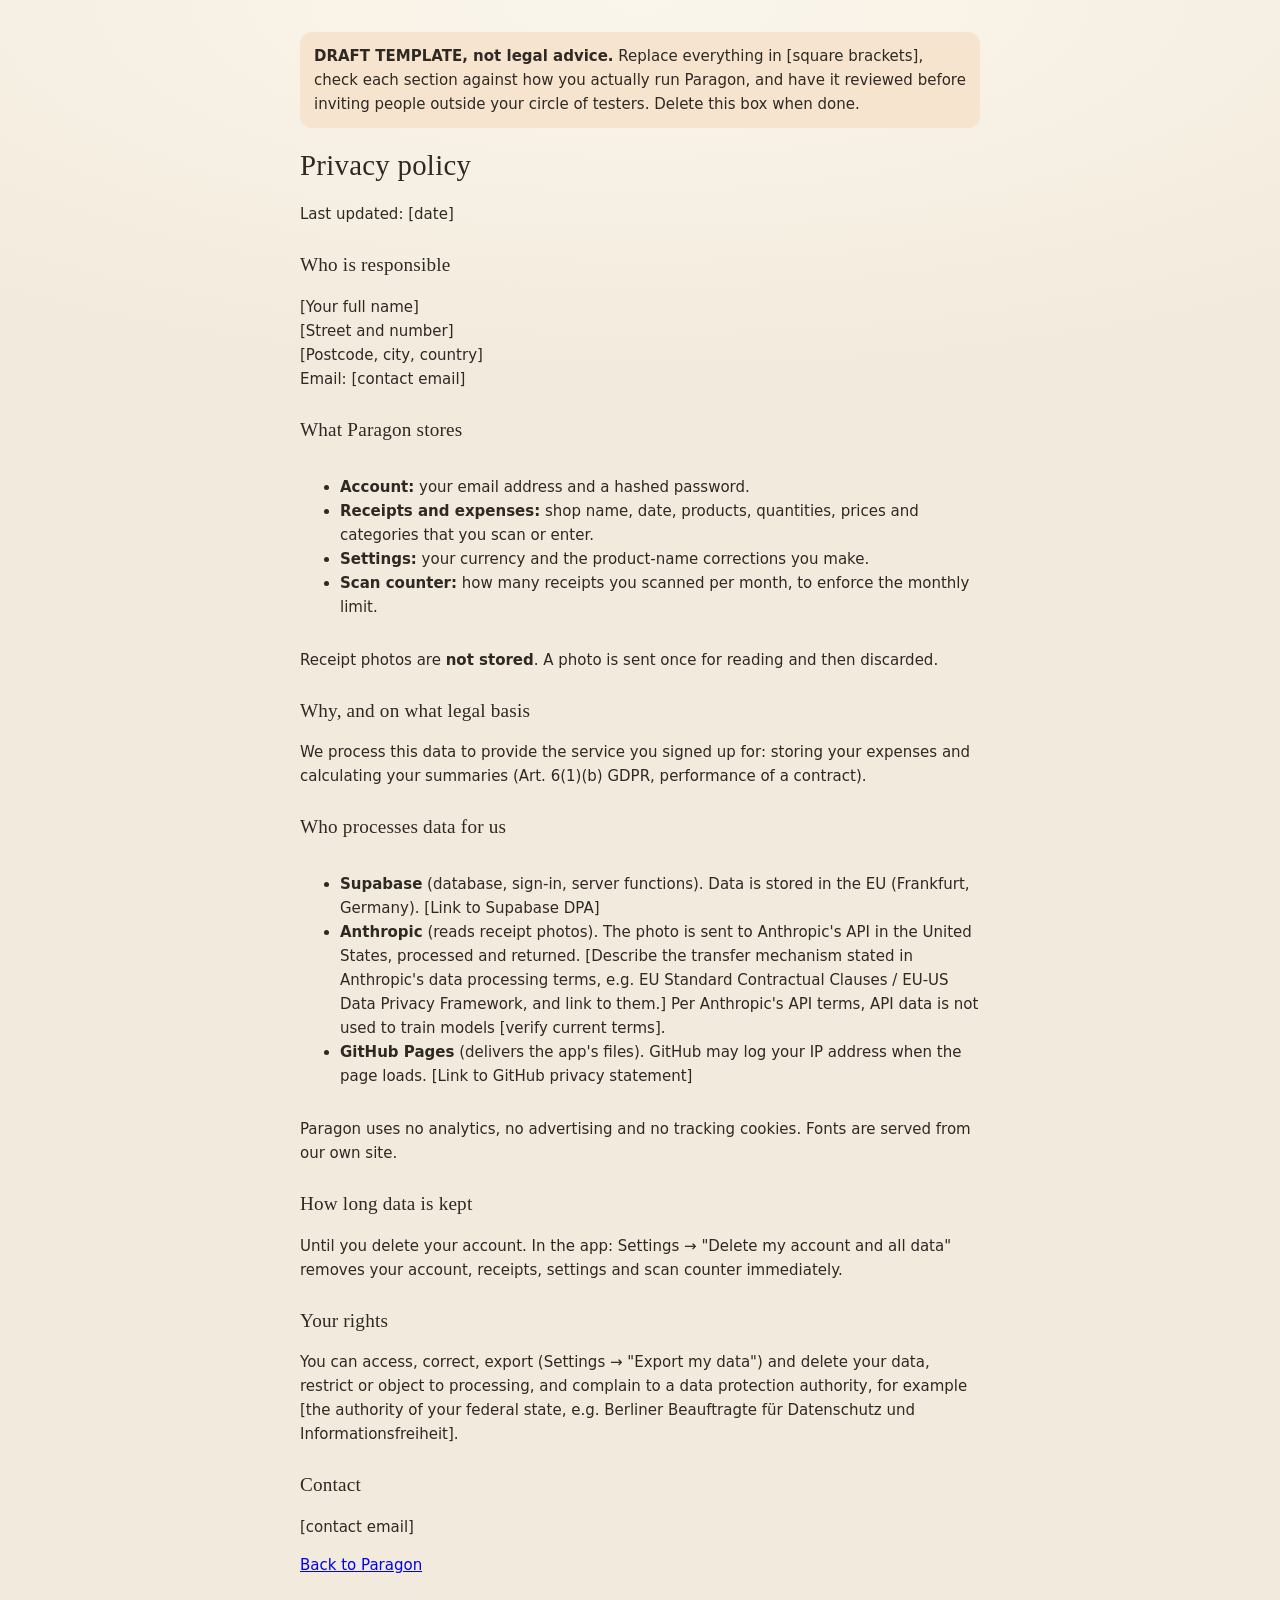
==== privacy.html @ b4ccc077 "Add files via upload" ====
<!doctype html>
<html lang="en">
<head>
<meta charset="utf-8">
<meta name="viewport" content="width=device-width, initial-scale=1">
<title>Paragon · Privacy policy</title>
<link rel="stylesheet" href="styles.css">
<style>
  .doc{max-width:680px; margin:0 auto; padding-block:32px 60px; display:flex; flex-direction:column; gap:14px; line-height:1.6}
  .doc h1{font-size:1.8rem} .doc h2{font-size:1.2rem; margin-top:10px}
  .doc p,.doc li{margin:0}
  .todo{background:var(--warn-bg); border-radius:12px; padding:12px 14px}
</style>
</head>
<body>
<main class="doc">
  <div class="todo"><b>DRAFT TEMPLATE, not legal advice.</b> Replace everything in [square brackets], check each section against how you actually run Paragon, and have it reviewed before inviting people outside your circle of testers. Delete this box when done.</div>

  <h1>Privacy policy</h1>
  <p>Last updated: [date]</p>

  <h2>Who is responsible</h2>
  <p>[Your full name]<br>[Street and number]<br>[Postcode, city, country]<br>Email: [contact email]</p>

  <h2>What Paragon stores</h2>
  <ul>
    <li><b>Account:</b> your email address and a hashed password.</li>
    <li><b>Receipts and expenses:</b> shop name, date, products, quantities, prices and categories that you scan or enter.</li>
    <li><b>Settings:</b> your currency and the product-name corrections you make.</li>
    <li><b>Scan counter:</b> how many receipts you scanned per month, to enforce the monthly limit.</li>
  </ul>
  <p>Receipt photos are <b>not stored</b>. A photo is sent once for reading and then discarded.</p>

  <h2>Why, and on what legal basis</h2>
  <p>We process this data to provide the service you signed up for: storing your expenses and calculating your summaries (Art. 6(1)(b) GDPR, performance of a contract).</p>

  <h2>Who processes data for us</h2>
  <ul>
    <li><b>Supabase</b> (database, sign-in, server functions). Data is stored in the EU (Frankfurt, Germany). [Link to Supabase DPA]</li>
    <li><b>Anthropic</b> (reads receipt photos). The photo is sent to Anthropic's API in the United States, processed and returned. [Describe the transfer mechanism stated in Anthropic's data processing terms, e.g. EU Standard Contractual Clauses / EU-US Data Privacy Framework, and link to them.] Per Anthropic's API terms, API data is not used to train models [verify current terms].</li>
    <li><b>GitHub Pages</b> (delivers the app's files). GitHub may log your IP address when the page loads. [Link to GitHub privacy statement]</li>
  </ul>
  <p>Paragon uses no analytics, no advertising and no tracking cookies. Fonts are served from our own site.</p>

  <h2>How long data is kept</h2>
  <p>Until you delete your account. In the app: Settings → "Delete my account and all data" removes your account, receipts, settings and scan counter immediately.</p>

  <h2>Your rights</h2>
  <p>You can access, correct, export (Settings → "Export my data") and delete your data, restrict or object to processing, and complain to a data protection authority, for example [the authority of your federal state, e.g. Berliner Beauftragte für Datenschutz und Informationsfreiheit].</p>

  <h2>Contact</h2>
  <p>[contact email]</p>

  <p><a href="./">Back to Paragon</a></p>
</main>
</body>
</html>
---- styles.css ----
*{box-sizing:border-box} [hidden]{display:none!important} body{margin:0} img{max-width:100%}
/* Layout: one phone-width column on parchment, serif headings like the mockups, bottom tab bar with a central scan button. */
/* Fonts are self-hosted (no requests to Google: GDPR). Licence: SIL OFL, see fonts/. */
@font-face{font-family:"Playfair Display";font-style:normal;font-weight:400;font-display:swap;src:url("fonts/playfair-display-latin-400-normal.woff2") format("woff2");unicode-range:U+0000-00FF,U+0131,U+0152-0153,U+02BB-02BC,U+02C6,U+02DA,U+02DC,U+0304,U+0308,U+0329,U+2000-206F,U+20AC,U+2122,U+2191,U+2193,U+2212,U+2215,U+FEFF,U+FFFD}
@font-face{font-family:"Playfair Display";font-style:normal;font-weight:400;font-display:swap;src:url("fonts/playfair-display-latin-ext-400-normal.woff2") format("woff2");unicode-range:U+0100-02BA,U+02BD-02C5,U+02C7-02CC,U+02CE-02D7,U+02DD-02FF,U+0304,U+0308,U+0329,U+1D00-1DBF,U+1E00-1E9F,U+1EF2-1EFF,U+2020,U+20A0-20AB,U+20AD-20C0,U+2113,U+2C60-2C7F,U+A720-A7FF}
@font-face{font-family:"Playfair Display";font-style:normal;font-weight:500;font-display:swap;src:url("fonts/playfair-display-latin-500-normal.woff2") format("woff2");unicode-range:U+0000-00FF,U+0131,U+0152-0153,U+02BB-02BC,U+02C6,U+02DA,U+02DC,U+0304,U+0308,U+0329,U+2000-206F,U+20AC,U+2122,U+2191,U+2193,U+2212,U+2215,U+FEFF,U+FFFD}
@font-face{font-family:"Playfair Display";font-style:normal;font-weight:500;font-display:swap;src:url("fonts/playfair-display-latin-ext-500-normal.woff2") format("woff2");unicode-range:U+0100-02BA,U+02BD-02C5,U+02C7-02CC,U+02CE-02D7,U+02DD-02FF,U+0304,U+0308,U+0329,U+1D00-1DBF,U+1E00-1E9F,U+1EF2-1EFF,U+2020,U+20A0-20AB,U+20AD-20C0,U+2113,U+2C60-2C7F,U+A720-A7FF}
@font-face{font-family:"Playfair Display";font-style:italic;font-weight:400;font-display:swap;src:url("fonts/playfair-display-latin-400-italic.woff2") format("woff2");unicode-range:U+0000-00FF,U+0131,U+0152-0153,U+02BB-02BC,U+02C6,U+02DA,U+02DC,U+0304,U+0308,U+0329,U+2000-206F,U+20AC,U+2122,U+2191,U+2193,U+2212,U+2215,U+FEFF,U+FFFD}
@font-face{font-family:"Playfair Display";font-style:italic;font-weight:400;font-display:swap;src:url("fonts/playfair-display-latin-ext-400-italic.woff2") format("woff2");unicode-range:U+0100-02BA,U+02BD-02C5,U+02C7-02CC,U+02CE-02D7,U+02DD-02FF,U+0304,U+0308,U+0329,U+1D00-1DBF,U+1E00-1E9F,U+1EF2-1EFF,U+2020,U+20A0-20AB,U+20AD-20C0,U+2113,U+2C60-2C7F,U+A720-A7FF}
@font-face{font-family:"Work Sans";font-style:normal;font-weight:400;font-display:swap;src:url("fonts/work-sans-latin-400-normal.woff2") format("woff2");unicode-range:U+0000-00FF,U+0131,U+0152-0153,U+02BB-02BC,U+02C6,U+02DA,U+02DC,U+0304,U+0308,U+0329,U+2000-206F,U+20AC,U+2122,U+2191,U+2193,U+2212,U+2215,U+FEFF,U+FFFD}
@font-face{font-family:"Work Sans";font-style:normal;font-weight:400;font-display:swap;src:url("fonts/work-sans-latin-ext-400-normal.woff2") format("woff2");unicode-range:U+0100-02BA,U+02BD-02C5,U+02C7-02CC,U+02CE-02D7,U+02DD-02FF,U+0304,U+0308,U+0329,U+1D00-1DBF,U+1E00-1E9F,U+1EF2-1EFF,U+2020,U+20A0-20AB,U+20AD-20C0,U+2113,U+2C60-2C7F,U+A720-A7FF}
@font-face{font-family:"Work Sans";font-style:normal;font-weight:500;font-display:swap;src:url("fonts/work-sans-latin-500-normal.woff2") format("woff2");unicode-range:U+0000-00FF,U+0131,U+0152-0153,U+02BB-02BC,U+02C6,U+02DA,U+02DC,U+0304,U+0308,U+0329,U+2000-206F,U+20AC,U+2122,U+2191,U+2193,U+2212,U+2215,U+FEFF,U+FFFD}
@font-face{font-family:"Work Sans";font-style:normal;font-weight:500;font-display:swap;src:url("fonts/work-sans-latin-ext-500-normal.woff2") format("woff2");unicode-range:U+0100-02BA,U+02BD-02C5,U+02C7-02CC,U+02CE-02D7,U+02DD-02FF,U+0304,U+0308,U+0329,U+1D00-1DBF,U+1E00-1E9F,U+1EF2-1EFF,U+2020,U+20A0-20AB,U+20AD-20C0,U+2113,U+2C60-2C7F,U+A720-A7FF}
@font-face{font-family:"Work Sans";font-style:normal;font-weight:600;font-display:swap;src:url("fonts/work-sans-latin-600-normal.woff2") format("woff2");unicode-range:U+0000-00FF,U+0131,U+0152-0153,U+02BB-02BC,U+02C6,U+02DA,U+02DC,U+0304,U+0308,U+0329,U+2000-206F,U+20AC,U+2122,U+2191,U+2193,U+2212,U+2215,U+FEFF,U+FFFD}
@font-face{font-family:"Work Sans";font-style:normal;font-weight:600;font-display:swap;src:url("fonts/work-sans-latin-ext-600-normal.woff2") format("woff2");unicode-range:U+0100-02BA,U+02BD-02C5,U+02C7-02CC,U+02CE-02D7,U+02DD-02FF,U+0304,U+0308,U+0329,U+1D00-1DBF,U+1E00-1E9F,U+1EF2-1EFF,U+2020,U+20A0-20AB,U+20AD-20C0,U+2113,U+2C60-2C7F,U+A720-A7FF}

:root{
  --bg:#f2eadc; --glow:#fbf6ec; --paper:#fbf7ef; --ink:#2f2924; --muted:#7a6f65; --line:#e3d7c4;
  --taupe:#857a70; --taupe-ink:#faf5ec; --slate:#9fb3bb; --mint:#cdeae7; --mint-ink:#2c4a47;
  --up:#a5533c; --down:#3f7a66; --warn-bg:#f6e4cf;
  --display:"Playfair Display", Georgia, "Times New Roman", serif;
  --body:"Work Sans", system-ui, -apple-system, "Segoe UI", sans-serif;
}
@media (prefers-color-scheme: dark){ :root:not([data-theme="light"]){
  --bg:#1e1a17; --glow:#2a241f; --paper:#28231f; --ink:#efe6d8; --muted:#a99d90; --line:#3a332d;
  --taupe:#a59889; --taupe-ink:#1e1a17; --slate:#8aa2ab; --mint:#2c4644; --mint-ink:#cdeae7;
  --up:#e2906f; --down:#8cc6b1; --warn-bg:#3d2f22; color-scheme:dark } }
:root[data-theme="dark"]{
  --bg:#1e1a17; --glow:#2a241f; --paper:#28231f; --ink:#efe6d8; --muted:#a99d90; --line:#3a332d;
  --taupe:#a59889; --taupe-ink:#1e1a17; --slate:#8aa2ab; --mint:#2c4644; --mint-ink:#cdeae7;
  --up:#e2906f; --down:#8cc6b1; --warn-bg:#3d2f22; color-scheme:dark }

*{box-sizing:border-box}
html,body{min-height:100%}
body{background:radial-gradient(120% 60% at 50% 0%, var(--glow), transparent 70%) var(--bg); background-attachment:fixed; color:var(--ink); font-family:var(--body); font-size:15px; line-height:1.45;
  padding-left:max(16px, env(safe-area-inset-left,0px)); padding-right:max(16px, env(safe-area-inset-right,0px)); padding-block:0}
.app{max-width:520px; margin:0 auto; padding-block:14px 120px; display:flex; flex-direction:column; gap:18px}
h1,h2,h3{font-family:var(--display); font-weight:500; margin:0; text-wrap:balance; letter-spacing:.01em}
h1{font-size:1.55rem} h2{font-size:1.25rem} h3{font-size:1.05rem}
.num{font-variant-numeric:tabular-nums}
.muted{color:var(--muted)}
.small{font-size:.82rem}
.label{font-size:.7rem; text-transform:uppercase; letter-spacing:.1em; color:var(--muted); font-weight:500}
button{font:inherit; color:inherit; cursor:pointer}
button:focus-visible,input:focus-visible,select:focus-visible,a:focus-visible{outline:2px solid var(--slate); outline-offset:2px}

.top{display:flex; align-items:center; justify-content:space-between; gap:12px}
.brand{display:flex; align-items:center; gap:10px}
.brand svg{width:34px; height:34px; flex:none}
.brand b{font-family:var(--display); font-size:1.3rem; font-weight:500}
.icon-btn{background:none; border:0; padding:8px; border-radius:50%; color:var(--muted); display:grid; place-items:center}
.icon-btn svg{width:22px; height:22px}

.banner{background:var(--mint); color:var(--mint-ink); border-radius:14px; padding:10px 14px; font-size:.85rem; display:flex; gap:10px; align-items:flex-start}
.banner b{font-weight:600}

.monthbar{display:flex; align-items:center; justify-content:center; gap:6px}
.monthbar .m{font-family:var(--display); font-size:1.1rem; min-width:9.5em; text-align:center}
.chev{background:none; border:0; width:36px; height:36px; border-radius:50%; color:var(--muted); font-size:1.3rem}
.chev:disabled{opacity:.3; cursor:default}

.hero{text-align:center; display:flex; flex-direction:column; gap:4px; padding-block:4px}
.hero .big{font-family:var(--display); font-size:2.6rem; line-height:1.1}
.pill{display:inline-flex; align-items:center; gap:6px; align-self:center; padding:4px 12px; border-radius:999px; font-size:.82rem; background:var(--paper); border:1px solid var(--line)}
.pill.up{color:var(--up)} .pill.down{color:var(--down)}

.stats{display:grid; grid-template-columns:repeat(3,1fr); gap:8px}
.stat{background:var(--paper); border:1px solid var(--line); border-radius:14px; padding:10px 12px; display:flex; flex-direction:column; gap:2px; min-width:0}
.stat .v{font-family:var(--display); font-size:1.15rem; white-space:nowrap; overflow:hidden; text-overflow:ellipsis}

.section{display:flex; flex-direction:column; gap:10px}
.section-head{display:flex; justify-content:space-between; align-items:baseline; gap:10px}
.linkbtn{background:none; border:0; padding:0; color:var(--muted); font-size:.85rem; text-decoration:underline; text-underline-offset:3px}

.chart{width:100%; height:auto; display:block}
.chart text{fill:var(--muted); font-family:var(--body); font-size:9px}
.chart .grid{stroke:var(--line); stroke-width:1}
.chart .bar{fill:var(--taupe); opacity:.45}
.chart .bar.sel{opacity:1}
.chart .avg{stroke:var(--slate); stroke-width:1.5; stroke-dasharray:4 3; fill:none}
.chart .line{stroke:var(--taupe); stroke-width:2; fill:none}
.chart .area{fill:var(--taupe); opacity:.12}
.chart .dot{fill:var(--taupe)}
.chart .base{stroke:var(--slate); stroke-width:1; stroke-dasharray:3 3}
.chart text.end{fill:var(--ink); font-size:10px; font-weight:600}

.ledger{border-top:1.5px solid var(--ink)}
.row{display:grid; grid-template-columns:20px 1fr auto; align-items:center; gap:10px; padding:12px 2px; border-bottom:1px solid var(--line); background:none; border-left:0; border-right:0; border-top:0; width:100%; text-align:left}
.row .name{font-family:var(--display); font-size:1.02rem; min-width:0; overflow:hidden; text-overflow:ellipsis; white-space:nowrap}
.row .amt{font-variant-numeric:tabular-nums; font-family:var(--display)}
.row .chev-r{color:var(--muted); transition:transform .15s}
.row[aria-expanded="true"] .chev-r{transform:rotate(90deg)}
.meter{grid-column:2 / 4; height:4px; border-radius:2px; background:var(--line); overflow:hidden}
.meter i{display:block; height:100%; background:var(--taupe)}
.sub{padding:4px 0 10px 32px; display:flex; flex-direction:column; gap:4px; border-bottom:1px solid var(--line)}
.sub div{display:flex; justify-content:space-between; gap:10px; font-size:.88rem}
.sub span:first-child{min-width:0; overflow:hidden; text-overflow:ellipsis; white-space:nowrap}

.card{background:var(--paper); border:1px solid var(--line); border-radius:16px; padding:14px}
.soon{display:flex; flex-direction:column; gap:6px; border-style:dashed}
.tag{display:inline-block; font-size:.68rem; letter-spacing:.08em; text-transform:uppercase; padding:2px 8px; border-radius:999px; background:var(--mint); color:var(--mint-ink); font-weight:600}
.tag.scan{background:var(--mint)} .tag.manual{background:var(--line); color:var(--ink)}

.prod{display:grid; grid-template-columns:1fr auto; gap:2px 12px; padding:12px 2px; border-bottom:1px solid var(--line); width:100%; background:none; border-left:0;border-right:0;border-top:0; text-align:left}
.prod .pn{font-family:var(--display); font-size:1.02rem; text-transform:capitalize; min-width:0}
.prod .pr{text-align:right; font-variant-numeric:tabular-nums}
.prod .meta{font-size:.8rem; color:var(--muted); min-width:0}
.chg{font-size:.8rem; font-variant-numeric:tabular-nums}
.chg.up{color:var(--up)} .chg.down{color:var(--down)} .chg.flat{color:var(--muted)}
.search{width:100%; padding:10px 14px; border-radius:12px; border:1px solid var(--line); background:var(--paper); color:var(--ink); font:inherit}

.receipt{display:grid; grid-template-columns:1fr auto; gap:2px 12px; padding:12px 2px; border-bottom:1px solid var(--line); width:100%; background:none; border-left:0;border-right:0;border-top:0; text-align:left}
.receipt .st{font-family:var(--display); font-size:1.02rem}
.receipt .meta{font-size:.8rem; color:var(--muted); display:flex; gap:8px; align-items:center; flex-wrap:wrap}

.btn{border:0; border-radius:999px; padding:12px 20px; background:var(--taupe); color:var(--taupe-ink); font-family:var(--display); font-size:1.02rem; letter-spacing:.02em}
.btn.ghost{background:none; color:var(--ink); border:1px solid var(--line)}
.btn.danger{background:none; color:var(--up); border:1px solid var(--up)}
.btn.wide{width:100%}
.btn:disabled{opacity:.5; cursor:default}

/* bottom bar */
.tabs{position:fixed; left:0; right:0; bottom:0; z-index:20; background:var(--paper); border-top:1px solid var(--line);
  padding:6px max(10px, env(safe-area-inset-right,0px)) calc(6px + env(safe-area-inset-bottom,0px)) max(10px, env(safe-area-inset-left,0px))}
.tabs .inner{max-width:520px; margin:0 auto; display:grid; grid-template-columns:1fr 1fr 76px 1fr 1fr; align-items:end}
.tab{background:none; border:0; display:flex; flex-direction:column; align-items:center; gap:2px; padding:6px 0; color:var(--muted); font-size:.72rem}
.tab svg{width:22px; height:22px}
.tab[aria-current="page"]{color:var(--ink); font-weight:600}
.fab{justify-self:center; width:62px; height:62px; border-radius:50%; border:4px solid var(--paper); background:var(--ink); color:var(--paper); display:grid; place-items:center; margin-top:-26px; box-shadow:0 6px 18px rgba(40,30,20,.25)}
.fab svg{width:26px; height:26px}

/* sheet */
.scrim{position:fixed; inset:0; z-index:40; background:rgba(30,24,20,.45); display:flex; align-items:flex-end; justify-content:center}
.sheet{background:var(--bg); width:100%; max-width:560px; max-height:92%; overflow:auto; border-radius:22px 22px 0 0;
  padding:18px max(16px, env(safe-area-inset-right,0px)) calc(22px + env(safe-area-inset-bottom,0px)) max(16px, env(safe-area-inset-left,0px));
  display:flex; flex-direction:column; gap:14px}
.sheet-head{display:flex; justify-content:space-between; align-items:center; gap:10px}
.field{display:flex; flex-direction:column; gap:4px; min-width:0}
.field input,.field select,.item input,.item select{font:inherit; color:var(--ink); background:var(--paper); border:1px solid var(--line); border-radius:10px; padding:9px 10px; width:100%; min-width:0}
.two{display:grid; grid-template-columns:1.4fr 1fr; gap:10px}
.items{display:flex; flex-direction:column; gap:8px}
.item{background:var(--paper); border:1px solid var(--line); border-radius:14px; padding:10px; display:grid; grid-template-columns:1fr 92px 32px; gap:8px; align-items:center}
.item .printed{grid-column:1 / 4; font-size:.75rem; color:var(--muted); font-family:ui-monospace, "SF Mono", Menlo, monospace; overflow:hidden; text-overflow:ellipsis; white-space:nowrap}
.item .line2{grid-column:1 / 4; display:grid; grid-template-columns:1.3fr .7fr .9fr; gap:8px}
.item input.price{text-align:right; font-variant-numeric:tabular-nums}
.x{background:none; border:0; color:var(--muted); font-size:1.2rem; width:32px; height:32px; border-radius:50%}
.totals{display:flex; justify-content:space-between; align-items:baseline; font-family:var(--display); font-size:1.15rem; padding-top:6px; border-top:1.5px solid var(--ink)}
.warn{background:var(--warn-bg); border-radius:12px; padding:10px 12px; font-size:.85rem}
.thumb{max-height:220px; width:auto; max-width:100%; align-self:center; border-radius:10px; border:1px solid var(--line)}
.actions{display:flex; gap:10px; flex-wrap:wrap}
.actions .btn{flex:1 1 auto}
.choice{display:flex; flex-direction:column; gap:10px}
.choice button{display:flex; gap:14px; align-items:center; text-align:left; background:var(--paper); border:1px solid var(--line); border-radius:16px; padding:14px}
.choice svg{width:28px; height:28px; flex:none; color:var(--taupe)}
.scanning{display:flex; flex-direction:column; align-items:center; gap:14px; padding-block:10px}
.progress{width:70%; height:14px; border-radius:999px; border:2px solid var(--ink); padding:2px; overflow:hidden}
.progress i{display:block; height:100%; width:40%; border-radius:999px; background:var(--ink); animation:slide 1.4s ease-in-out infinite alternate}
@keyframes slide{from{transform:translateX(-10%)} to{transform:translateX(160%)}}
@media (prefers-reduced-motion:reduce){ .progress i{animation:none; width:60%} }
table.mini{width:100%; border-collapse:collapse; font-size:.88rem}
table.mini td,table.mini th{padding:7px 4px; border-bottom:1px solid var(--line); text-align:left}
table.mini td:last-child,table.mini th:last-child{text-align:right; font-variant-numeric:tabular-nums}
table.mini th{font-weight:500; color:var(--muted); font-size:.75rem; text-transform:uppercase; letter-spacing:.06em}
.empty{text-align:center; padding:30px 10px; color:var(--muted)}
.toast{position:fixed; left:50%; transform:translateX(-50%); bottom:calc(96px + env(safe-area-inset-bottom,0px)); z-index:60; background:var(--ink); color:var(--paper); padding:10px 18px; border-radius:999px; font-size:.9rem}
@media (max-width:380px){ .stats{grid-template-columns:1fr 1fr} .hero .big{font-size:2.2rem} }

/* sign-in screen */
.auth{max-width:420px; margin:0 auto; padding-block:8vh 40px; display:flex; flex-direction:column; gap:18px}
.auth .brand{justify-content:center}
.auth .brand svg{width:54px; height:54px}
.auth .brand b{font-size:2rem}
.auth p.lead{text-align:center; color:var(--muted); margin:0}
.auth form{display:flex; flex-direction:column; gap:12px}
.auth .switch{display:flex; justify-content:space-between; gap:10px; flex-wrap:wrap}
.msg{border-radius:12px; padding:10px 12px; font-size:.88rem; background:var(--mint); color:var(--mint-ink)}
.msg.err{background:var(--warn-bg); color:var(--ink)}
.foot{text-align:center; font-size:.8rem; color:var(--muted)}
.foot a{color:inherit}
.settings-list{display:flex; flex-direction:column; gap:10px}
:root{color-scheme:light}
.app{padding-top:calc(14px + env(safe-area-inset-top,0px))}
.auth{padding-top:calc(8vh + env(safe-area-inset-top,0px))}
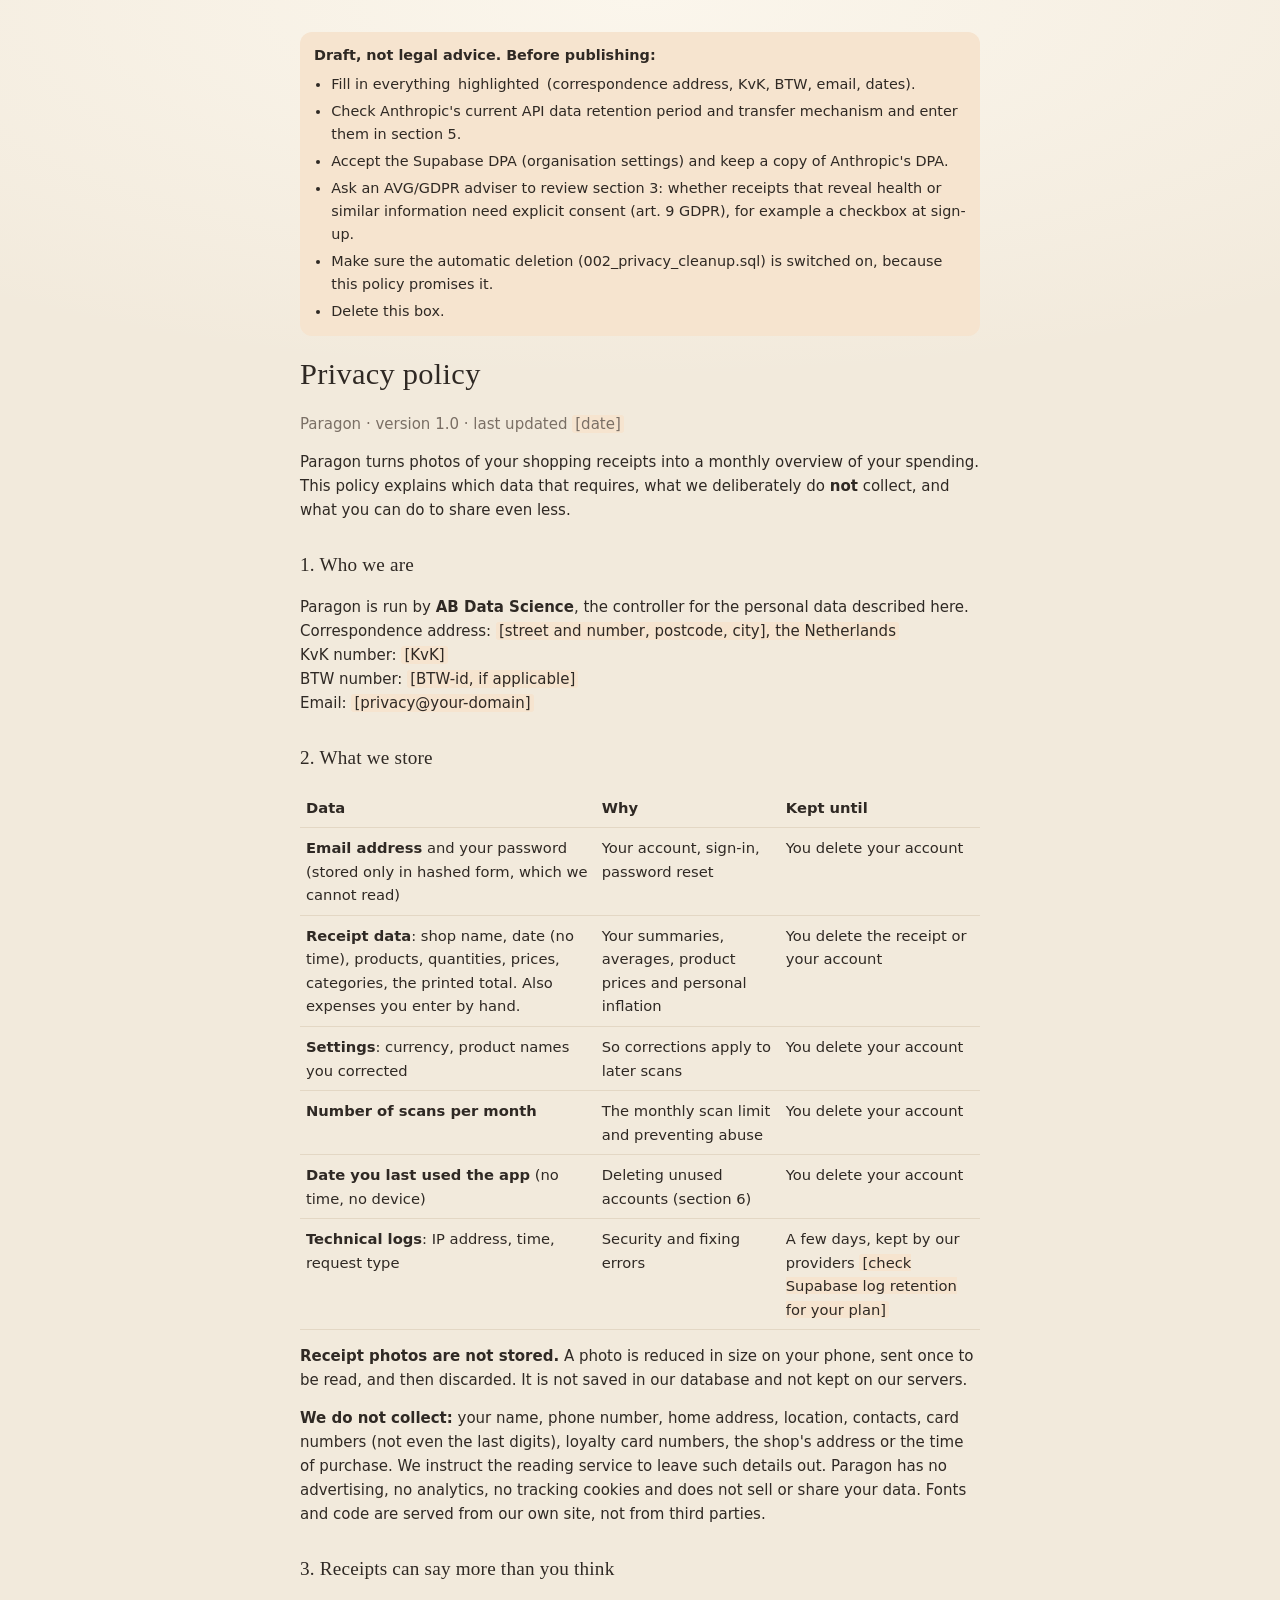
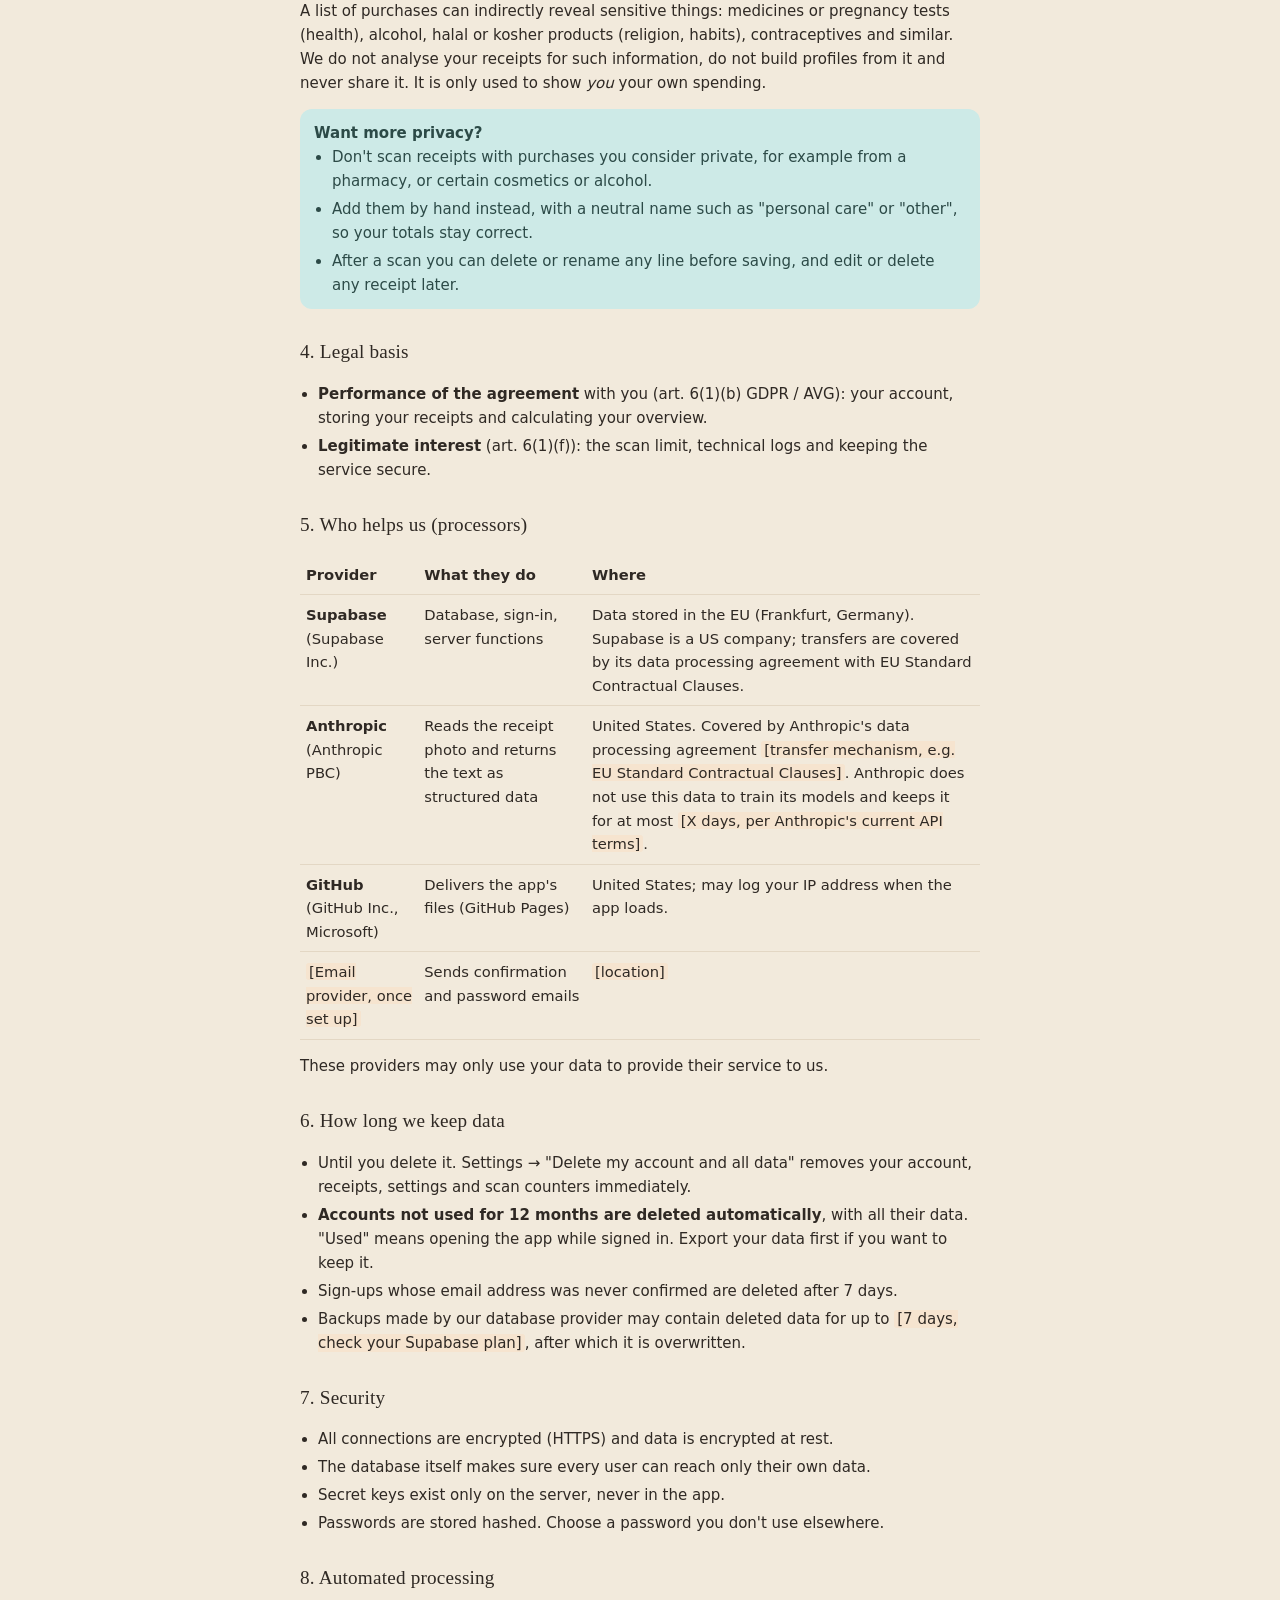
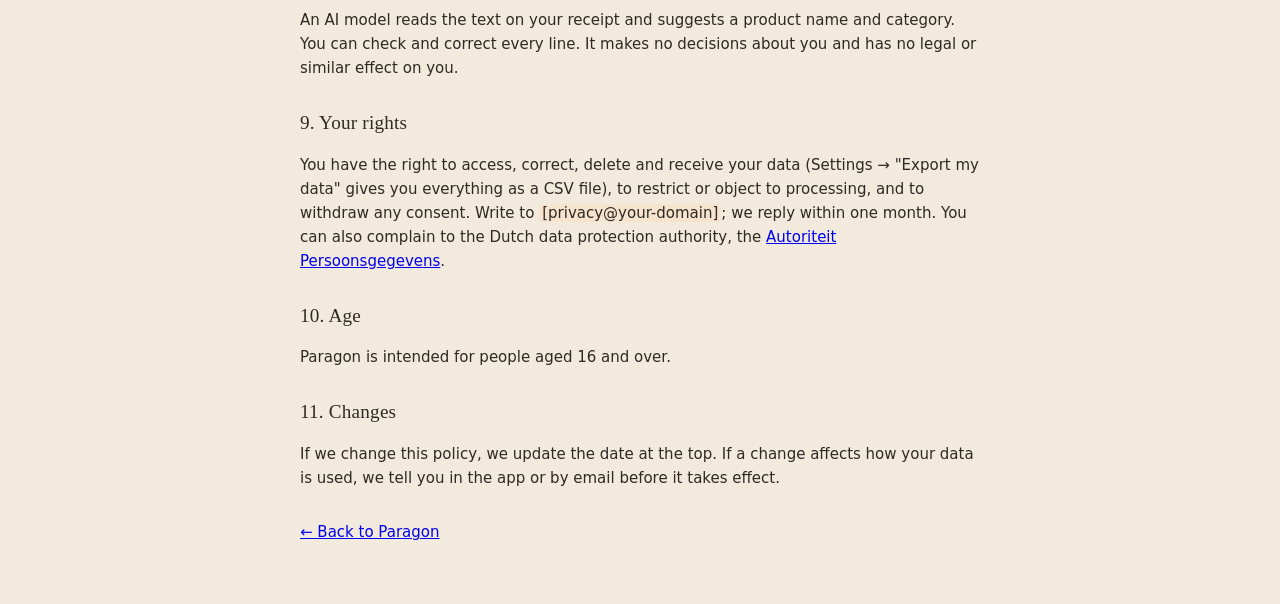
==== commit f859a193: "Revise privacy policy content and structure" ====
--- a/privacy.html
+++ b/privacy.html
@@ -4,54 +4,123 @@
 <meta charset="utf-8">
 <meta name="viewport" content="width=device-width, initial-scale=1">
 <title>Paragon · Privacy policy</title>
+<link rel="icon" type="image/png" href="icons/icon-192.png">
 <link rel="stylesheet" href="styles.css">
 <style>
   .doc{max-width:680px; margin:0 auto; padding-block:32px 60px; display:flex; flex-direction:column; gap:14px; line-height:1.6}
-  .doc h1{font-size:1.8rem} .doc h2{font-size:1.2rem; margin-top:10px}
-  .doc p,.doc li{margin:0}
-  .todo{background:var(--warn-bg); border-radius:12px; padding:12px 14px}
+  .doc h1{font-size:1.9rem} .doc h2{font-size:1.2rem; margin-top:14px}
+  .doc p,.doc li{margin:0} .doc ul{margin:0; padding-left:1.2em; display:flex; flex-direction:column; gap:4px}
+  .doc table{width:100%; border-collapse:collapse; font-size:.92rem}
+  .doc th,.doc td{text-align:left; vertical-align:top; padding:8px 6px; border-bottom:1px solid var(--line)}
+  .doc th{font-weight:600}
+  .tablewrap{overflow-x:auto}
+  .todo{background:var(--warn-bg); border-radius:12px; padding:12px 14px; font-size:.9rem}
+  .todo ul{margin-top:6px}
+  .tip{background:var(--mint); color:var(--mint-ink); border-radius:12px; padding:12px 14px}
+  mark{background:var(--warn-bg); color:inherit; padding:0 3px; border-radius:3px}
 </style>
 </head>
 <body>
 <main class="doc">
-  <div class="todo"><b>DRAFT TEMPLATE, not legal advice.</b> Replace everything in [square brackets], check each section against how you actually run Paragon, and have it reviewed before inviting people outside your circle of testers. Delete this box when done.</div>
+
+  <!-- ==== DELETE THIS BOX BEFORE PUBLISHING ==== -->
+  <div class="todo"><b>Draft, not legal advice. Before publishing:</b>
+    <ul>
+      <li>Fill in everything <mark>highlighted</mark> (correspondence address, KvK, BTW, email, dates).</li>
+      <li>Check Anthropic's current API data retention period and transfer mechanism and enter them in section 5.</li>
+      <li>Accept the Supabase DPA (organisation settings) and keep a copy of Anthropic's DPA.</li>
+      <li>Ask an AVG/GDPR adviser to review section 3: whether receipts that reveal health or similar information need explicit consent (art. 9 GDPR), for example a checkbox at sign-up.</li>
+      <li>Make sure the automatic deletion (002_privacy_cleanup.sql) is switched on, because this policy promises it.</li>
+      <li>Delete this box.</li>
+    </ul>
+  </div>
 
   <h1>Privacy policy</h1>
-  <p>Last updated: [date]</p>
+  <p class="muted">Paragon · version 1.0 · last updated <mark>[date]</mark></p>
 
-  <h2>Who is responsible</h2>
-  <p>[Your full name]<br>[Street and number]<br>[Postcode, city, country]<br>Email: [contact email]</p>
+  <p>Paragon turns photos of your shopping receipts into a monthly overview of your spending. This policy explains which data that requires, what we deliberately do <b>not</b> collect, and what you can do to share even less.</p>
 
-  <h2>What Paragon stores</h2>
+  <h2>1. Who we are</h2>
+  <p>Paragon is run by <b>AB Data Science</b>, the controller for the personal data described here.<br>
+    Correspondence address: <mark>[street and number, postcode, city], the Netherlands</mark><br>
+    KvK number: <mark>[KvK]</mark><br>
+    BTW number: <mark>[BTW-id, if applicable]</mark><br>
+    Email: <mark>[privacy@your-domain]</mark></p>
+
+  <h2>2. What we store</h2>
+  <div class="tablewrap"><table>
+    <thead><tr><th>Data</th><th>Why</th><th>Kept until</th></tr></thead>
+    <tbody>
+      <tr><td><b>Email address</b> and your password (stored only in hashed form, which we cannot read)</td><td>Your account, sign-in, password reset</td><td>You delete your account</td></tr>
+      <tr><td><b>Receipt data</b>: shop name, date (no time), products, quantities, prices, categories, the printed total. Also expenses you enter by hand.</td><td>Your summaries, averages, product prices and personal inflation</td><td>You delete the receipt or your account</td></tr>
+      <tr><td><b>Settings</b>: currency, product names you corrected</td><td>So corrections apply to later scans</td><td>You delete your account</td></tr>
+      <tr><td><b>Number of scans per month</b></td><td>The monthly scan limit and preventing abuse</td><td>You delete your account</td></tr>
+      <tr><td><b>Date you last used the app</b> (no time, no device)</td><td>Deleting unused accounts (section 6)</td><td>You delete your account</td></tr>
+      <tr><td><b>Technical logs</b>: IP address, time, request type</td><td>Security and fixing errors</td><td>A few days, kept by our providers <mark>[check Supabase log retention for your plan]</mark></td></tr>
+    </tbody>
+  </table></div>
+
+  <p><b>Receipt photos are not stored.</b> A photo is reduced in size on your phone, sent once to be read, and then discarded. It is not saved in our database and not kept on our servers.</p>
+
+  <p><b>We do not collect:</b> your name, phone number, home address, location, contacts, card numbers (not even the last digits), loyalty card numbers, the shop's address or the time of purchase. We instruct the reading service to leave such details out. Paragon has no advertising, no analytics, no tracking cookies and does not sell or share your data. Fonts and code are served from our own site, not from third parties.</p>
+
+  <h2>3. Receipts can say more than you think</h2>
+  <p>A list of purchases can indirectly reveal sensitive things: medicines or pregnancy tests (health), alcohol, halal or kosher products (religion, habits), contraceptives and similar. We do not analyse your receipts for such information, do not build profiles from it and never share it. It is only used to show <i>you</i> your own spending.</p>
+  <div class="tip"><b>Want more privacy?</b>
+    <ul>
+      <li>Don't scan receipts with purchases you consider private, for example from a pharmacy, or certain cosmetics or alcohol.</li>
+      <li>Add them by hand instead, with a neutral name such as "personal care" or "other", so your totals stay correct.</li>
+      <li>After a scan you can delete or rename any line before saving, and edit or delete any receipt later.</li>
+    </ul>
+  </div>
+
+  <h2>4. Legal basis</h2>
   <ul>
-    <li><b>Account:</b> your email address and a hashed password.</li>
-    <li><b>Receipts and expenses:</b> shop name, date, products, quantities, prices and categories that you scan or enter.</li>
-    <li><b>Settings:</b> your currency and the product-name corrections you make.</li>
-    <li><b>Scan counter:</b> how many receipts you scanned per month, to enforce the monthly limit.</li>
+    <li><b>Performance of the agreement</b> with you (art. 6(1)(b) GDPR / AVG): your account, storing your receipts and calculating your overview.</li>
+    <li><b>Legitimate interest</b> (art. 6(1)(f)): the scan limit, technical logs and keeping the service secure.</li>
   </ul>
-  <p>Receipt photos are <b>not stored</b>. A photo is sent once for reading and then discarded.</p>
 
-  <h2>Why, and on what legal basis</h2>
-  <p>We process this data to provide the service you signed up for: storing your expenses and calculating your summaries (Art. 6(1)(b) GDPR, performance of a contract).</p>
+  <h2>5. Who helps us (processors)</h2>
+  <div class="tablewrap"><table>
+    <thead><tr><th>Provider</th><th>What they do</th><th>Where</th></tr></thead>
+    <tbody>
+      <tr><td><b>Supabase</b> (Supabase Inc.)</td><td>Database, sign-in, server functions</td><td>Data stored in the EU (Frankfurt, Germany). Supabase is a US company; transfers are covered by its data processing agreement with EU Standard Contractual Clauses.</td></tr>
+      <tr><td><b>Anthropic</b> (Anthropic PBC)</td><td>Reads the receipt photo and returns the text as structured data</td><td>United States. Covered by Anthropic's data processing agreement <mark>[transfer mechanism, e.g. EU Standard Contractual Clauses]</mark>. Anthropic does not use this data to train its models and keeps it for at most <mark>[X days, per Anthropic's current API terms]</mark>.</td></tr>
+      <tr><td><b>GitHub</b> (GitHub Inc., Microsoft)</td><td>Delivers the app's files (GitHub Pages)</td><td>United States; may log your IP address when the app loads.</td></tr>
+      <tr><td><mark>[Email provider, once set up]</mark></td><td>Sends confirmation and password emails</td><td><mark>[location]</mark></td></tr>
+    </tbody>
+  </table></div>
+  <p>These providers may only use your data to provide their service to us.</p>
 
-  <h2>Who processes data for us</h2>
+  <h2>6. How long we keep data</h2>
   <ul>
-    <li><b>Supabase</b> (database, sign-in, server functions). Data is stored in the EU (Frankfurt, Germany). [Link to Supabase DPA]</li>
-    <li><b>Anthropic</b> (reads receipt photos). The photo is sent to Anthropic's API in the United States, processed and returned. [Describe the transfer mechanism stated in Anthropic's data processing terms, e.g. EU Standard Contractual Clauses / EU-US Data Privacy Framework, and link to them.] Per Anthropic's API terms, API data is not used to train models [verify current terms].</li>
-    <li><b>GitHub Pages</b> (delivers the app's files). GitHub may log your IP address when the page loads. [Link to GitHub privacy statement]</li>
+    <li>Until you delete it. Settings → "Delete my account and all data" removes your account, receipts, settings and scan counters immediately.</li>
+    <li><b>Accounts not used for 12 months are deleted automatically</b>, with all their data. "Used" means opening the app while signed in. Export your data first if you want to keep it.</li>
+    <li>Sign-ups whose email address was never confirmed are deleted after 7 days.</li>
+    <li>Backups made by our database provider may contain deleted data for up to <mark>[7 days, check your Supabase plan]</mark>, after which it is overwritten.</li>
   </ul>
-  <p>Paragon uses no analytics, no advertising and no tracking cookies. Fonts are served from our own site.</p>
 
-  <h2>How long data is kept</h2>
-  <p>Until you delete your account. In the app: Settings → "Delete my account and all data" removes your account, receipts, settings and scan counter immediately.</p>
+  <h2>7. Security</h2>
+  <ul>
+    <li>All connections are encrypted (HTTPS) and data is encrypted at rest.</li>
+    <li>The database itself makes sure every user can reach only their own data.</li>
+    <li>Secret keys exist only on the server, never in the app.</li>
+    <li>Passwords are stored hashed. Choose a password you don't use elsewhere.</li>
+  </ul>
 
-  <h2>Your rights</h2>
-  <p>You can access, correct, export (Settings → "Export my data") and delete your data, restrict or object to processing, and complain to a data protection authority, for example [the authority of your federal state, e.g. Berliner Beauftragte für Datenschutz und Informationsfreiheit].</p>
+  <h2>8. Automated processing</h2>
+  <p>An AI model reads the text on your receipt and suggests a product name and category. You can check and correct every line. It makes no decisions about you and has no legal or similar effect on you.</p>
 
-  <h2>Contact</h2>
-  <p>[contact email]</p>
+  <h2>9. Your rights</h2>
+  <p>You have the right to access, correct, delete and receive your data (Settings → "Export my data" gives you everything as a CSV file), to restrict or object to processing, and to withdraw any consent. Write to <mark>[privacy@your-domain]</mark>; we reply within one month. You can also complain to the Dutch data protection authority, the <a href="https://autoriteitpersoonsgegevens.nl" target="_blank" rel="noopener">Autoriteit Persoonsgegevens</a>.</p>
 
-  <p><a href="./">Back to Paragon</a></p>
+  <h2>10. Age</h2>
+  <p>Paragon is intended for people aged 16 and over.</p>
+
+  <h2>11. Changes</h2>
+  <p>If we change this policy, we update the date at the top. If a change affects how your data is used, we tell you in the app or by email before it takes effect.</p>
+
+  <p style="margin-top:16px"><a href="./">← Back to Paragon</a></p>
 </main>
 </body>
 </html>
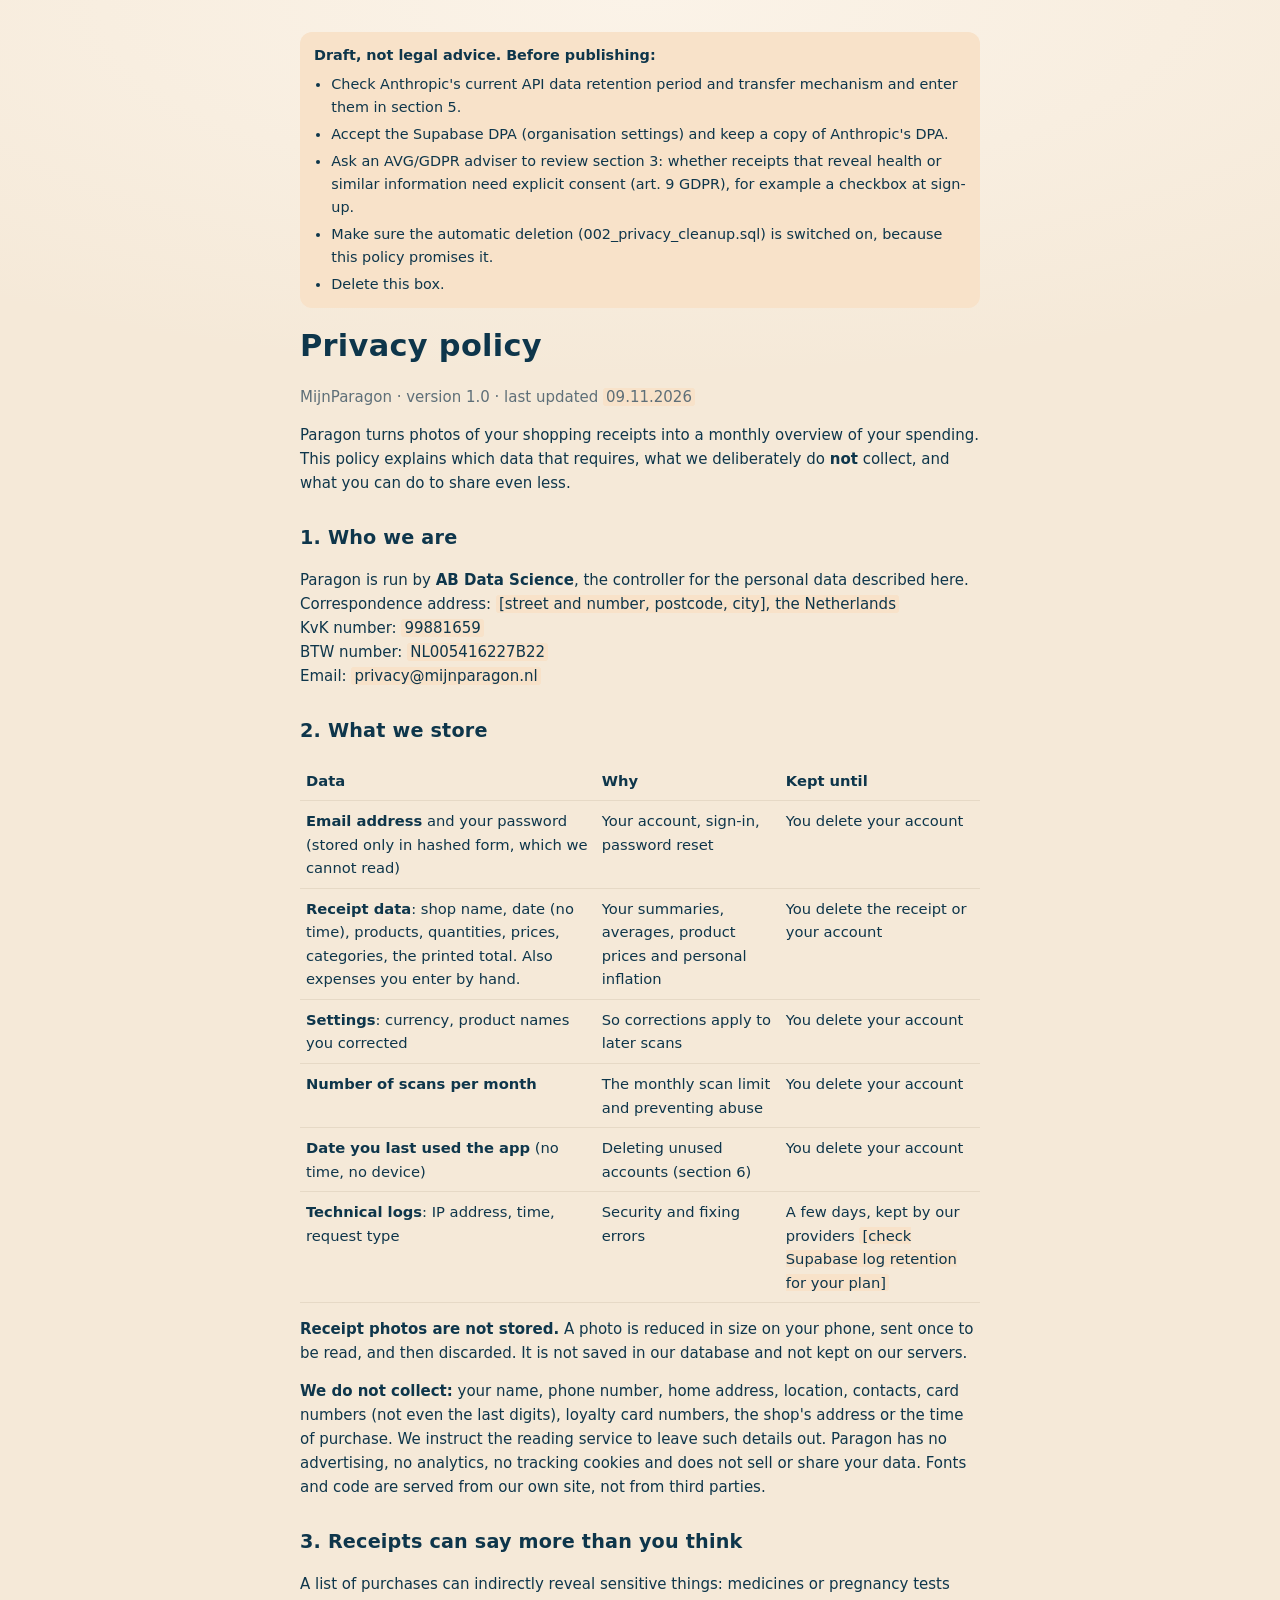
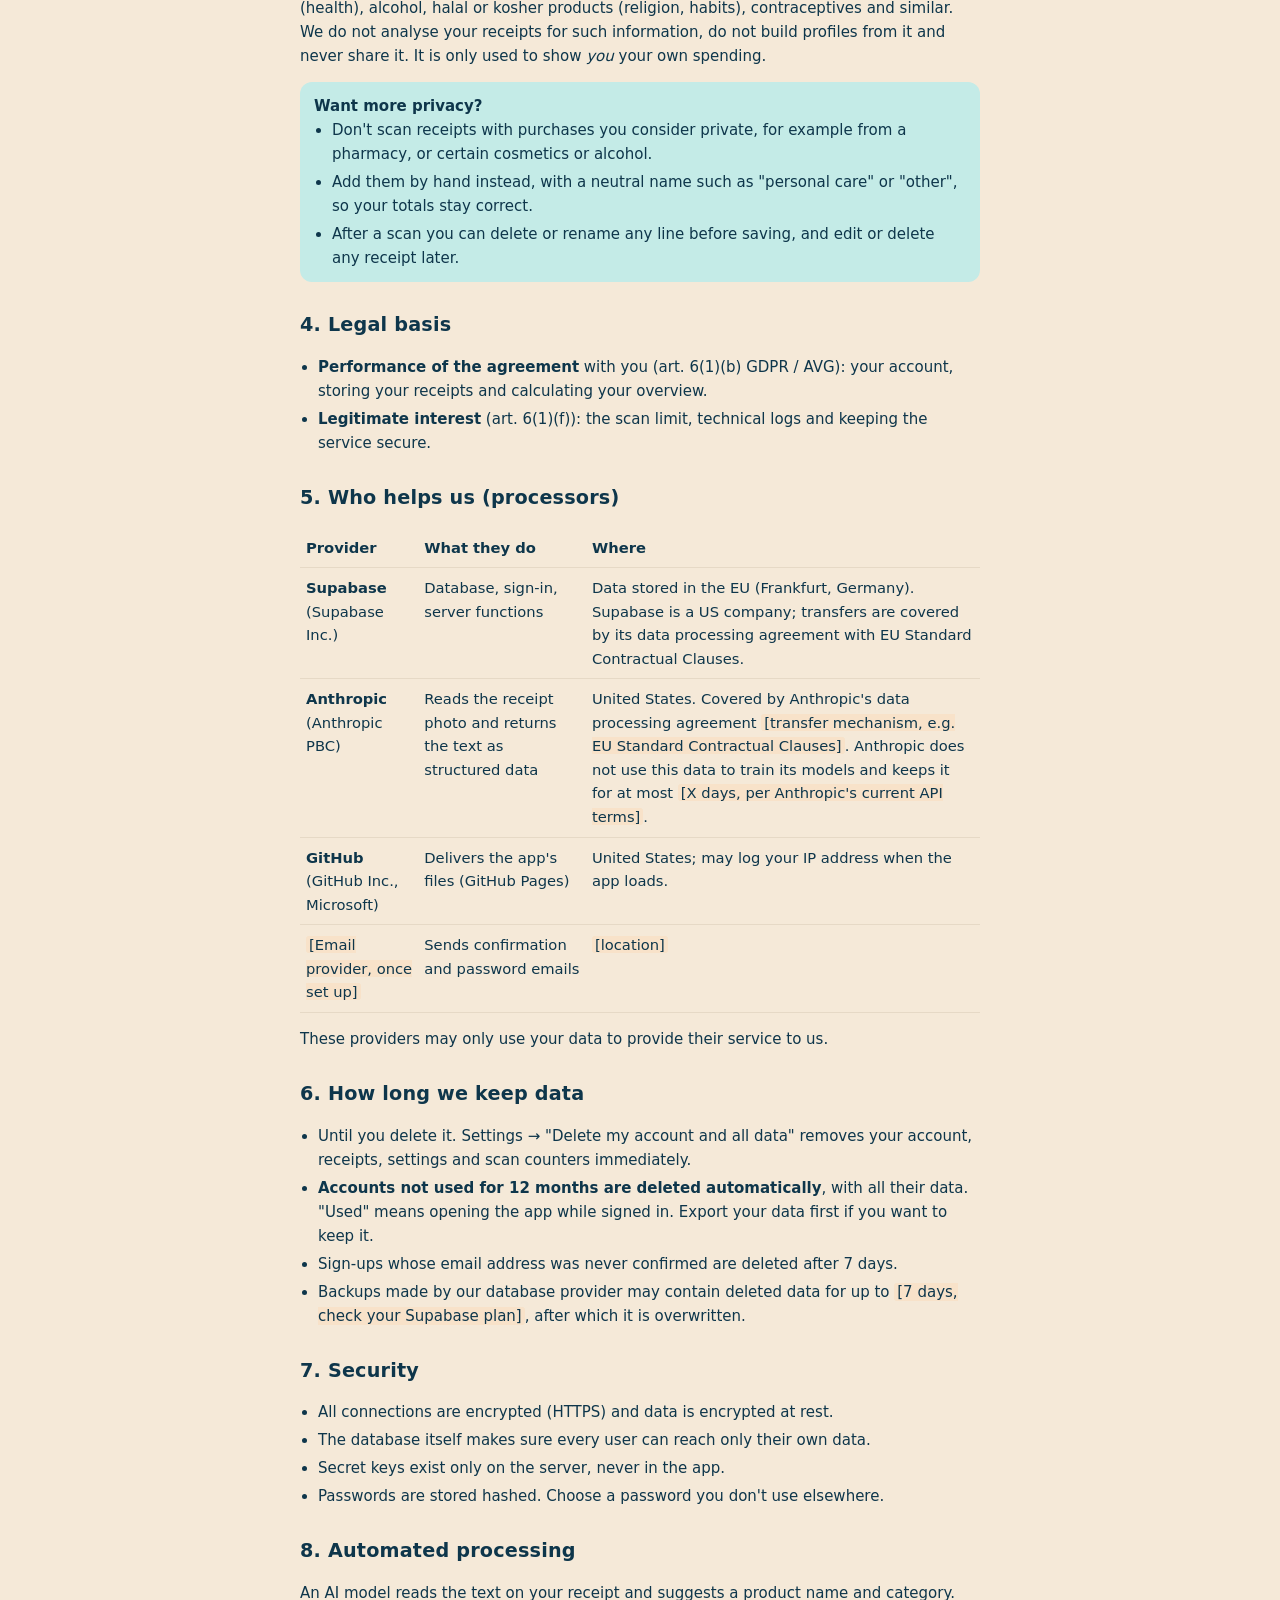
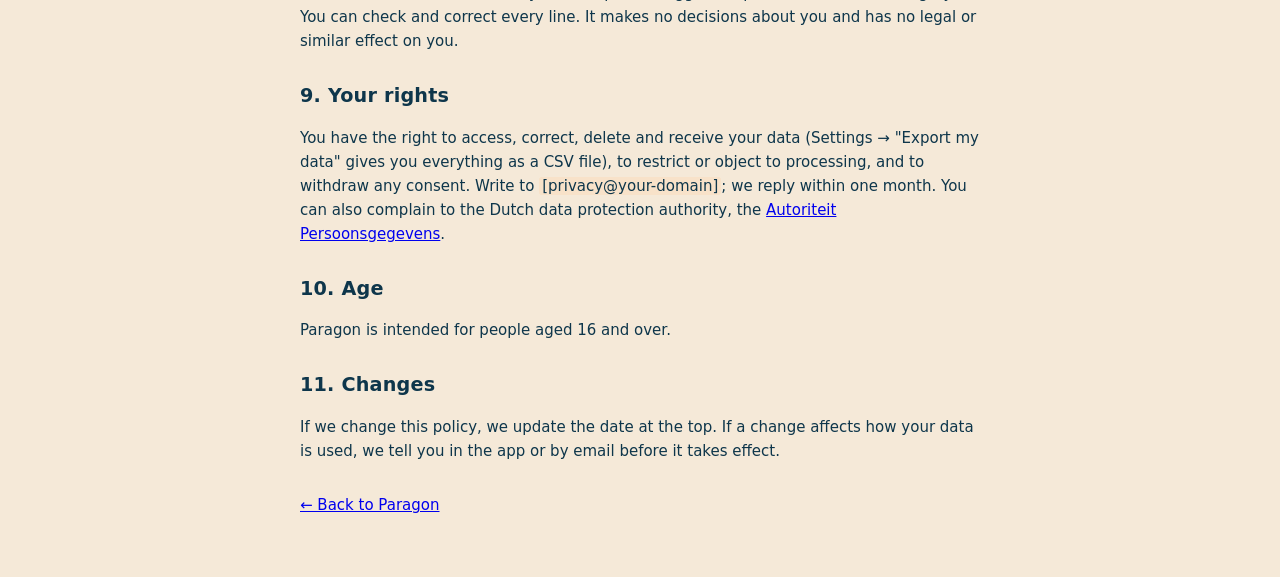
==== commit cf746443: "Revise privacy policy details and update version date Updated contact information and last updated d" ====
--- a/privacy.html
+++ b/privacy.html
@@ -26,7 +26,6 @@
   <!-- ==== DELETE THIS BOX BEFORE PUBLISHING ==== -->
   <div class="todo"><b>Draft, not legal advice. Before publishing:</b>
     <ul>
-      <li>Fill in everything <mark>highlighted</mark> (correspondence address, KvK, BTW, email, dates).</li>
       <li>Check Anthropic's current API data retention period and transfer mechanism and enter them in section 5.</li>
       <li>Accept the Supabase DPA (organisation settings) and keep a copy of Anthropic's DPA.</li>
       <li>Ask an AVG/GDPR adviser to review section 3: whether receipts that reveal health or similar information need explicit consent (art. 9 GDPR), for example a checkbox at sign-up.</li>
@@ -36,16 +35,16 @@
   </div>
 
   <h1>Privacy policy</h1>
-  <p class="muted">Paragon · version 1.0 · last updated <mark>[date]</mark></p>
+  <p class="muted">MijnParagon · version 1.0 · last updated <mark>09.11.2026</mark></p>
 
   <p>Paragon turns photos of your shopping receipts into a monthly overview of your spending. This policy explains which data that requires, what we deliberately do <b>not</b> collect, and what you can do to share even less.</p>
 
   <h2>1. Who we are</h2>
   <p>Paragon is run by <b>AB Data Science</b>, the controller for the personal data described here.<br>
     Correspondence address: <mark>[street and number, postcode, city], the Netherlands</mark><br>
-    KvK number: <mark>[KvK]</mark><br>
-    BTW number: <mark>[BTW-id, if applicable]</mark><br>
-    Email: <mark>[privacy@your-domain]</mark></p>
+    KvK number: <mark>99881659</mark><br>
+    BTW number: <mark>NL005416227B22</mark><br>
+    Email: <mark>privacy@mijnparagon.nl</mark></p>
 
   <h2>2. What we store</h2>
   <div class="tablewrap"><table>
--- a/styles.css
+++ b/styles.css
@@ -1,12 +1,6 @@
 *{box-sizing:border-box} [hidden]{display:none!important} body{margin:0} img{max-width:100%}
 /* Layout: one phone-width column on parchment, serif headings like the mockups, bottom tab bar with a central scan button. */
 /* Fonts are self-hosted (no requests to Google: GDPR). Licence: SIL OFL, see fonts/. */
-@font-face{font-family:"Playfair Display";font-style:normal;font-weight:400;font-display:swap;src:url("fonts/playfair-display-latin-400-normal.woff2") format("woff2");unicode-range:U+0000-00FF,U+0131,U+0152-0153,U+02BB-02BC,U+02C6,U+02DA,U+02DC,U+0304,U+0308,U+0329,U+2000-206F,U+20AC,U+2122,U+2191,U+2193,U+2212,U+2215,U+FEFF,U+FFFD}
-@font-face{font-family:"Playfair Display";font-style:normal;font-weight:400;font-display:swap;src:url("fonts/playfair-display-latin-ext-400-normal.woff2") format("woff2");unicode-range:U+0100-02BA,U+02BD-02C5,U+02C7-02CC,U+02CE-02D7,U+02DD-02FF,U+0304,U+0308,U+0329,U+1D00-1DBF,U+1E00-1E9F,U+1EF2-1EFF,U+2020,U+20A0-20AB,U+20AD-20C0,U+2113,U+2C60-2C7F,U+A720-A7FF}
-@font-face{font-family:"Playfair Display";font-style:normal;font-weight:500;font-display:swap;src:url("fonts/playfair-display-latin-500-normal.woff2") format("woff2");unicode-range:U+0000-00FF,U+0131,U+0152-0153,U+02BB-02BC,U+02C6,U+02DA,U+02DC,U+0304,U+0308,U+0329,U+2000-206F,U+20AC,U+2122,U+2191,U+2193,U+2212,U+2215,U+FEFF,U+FFFD}
-@font-face{font-family:"Playfair Display";font-style:normal;font-weight:500;font-display:swap;src:url("fonts/playfair-display-latin-ext-500-normal.woff2") format("woff2");unicode-range:U+0100-02BA,U+02BD-02C5,U+02C7-02CC,U+02CE-02D7,U+02DD-02FF,U+0304,U+0308,U+0329,U+1D00-1DBF,U+1E00-1E9F,U+1EF2-1EFF,U+2020,U+20A0-20AB,U+20AD-20C0,U+2113,U+2C60-2C7F,U+A720-A7FF}
-@font-face{font-family:"Playfair Display";font-style:italic;font-weight:400;font-display:swap;src:url("fonts/playfair-display-latin-400-italic.woff2") format("woff2");unicode-range:U+0000-00FF,U+0131,U+0152-0153,U+02BB-02BC,U+02C6,U+02DA,U+02DC,U+0304,U+0308,U+0329,U+2000-206F,U+20AC,U+2122,U+2191,U+2193,U+2212,U+2215,U+FEFF,U+FFFD}
-@font-face{font-family:"Playfair Display";font-style:italic;font-weight:400;font-display:swap;src:url("fonts/playfair-display-latin-ext-400-italic.woff2") format("woff2");unicode-range:U+0100-02BA,U+02BD-02C5,U+02C7-02CC,U+02CE-02D7,U+02DD-02FF,U+0304,U+0308,U+0329,U+1D00-1DBF,U+1E00-1E9F,U+1EF2-1EFF,U+2020,U+20A0-20AB,U+20AD-20C0,U+2113,U+2C60-2C7F,U+A720-A7FF}
 @font-face{font-family:"Work Sans";font-style:normal;font-weight:400;font-display:swap;src:url("fonts/work-sans-latin-400-normal.woff2") format("woff2");unicode-range:U+0000-00FF,U+0131,U+0152-0153,U+02BB-02BC,U+02C6,U+02DA,U+02DC,U+0304,U+0308,U+0329,U+2000-206F,U+20AC,U+2122,U+2191,U+2193,U+2212,U+2215,U+FEFF,U+FFFD}
 @font-face{font-family:"Work Sans";font-style:normal;font-weight:400;font-display:swap;src:url("fonts/work-sans-latin-ext-400-normal.woff2") format("woff2");unicode-range:U+0100-02BA,U+02BD-02C5,U+02C7-02CC,U+02CE-02D7,U+02DD-02FF,U+0304,U+0308,U+0329,U+1D00-1DBF,U+1E00-1E9F,U+1EF2-1EFF,U+2020,U+20A0-20AB,U+20AD-20C0,U+2113,U+2C60-2C7F,U+A720-A7FF}
 @font-face{font-family:"Work Sans";font-style:normal;font-weight:500;font-display:swap;src:url("fonts/work-sans-latin-500-normal.woff2") format("woff2");unicode-range:U+0000-00FF,U+0131,U+0152-0153,U+02BB-02BC,U+02C6,U+02DA,U+02DC,U+0304,U+0308,U+0329,U+2000-206F,U+20AC,U+2122,U+2191,U+2193,U+2212,U+2215,U+FEFF,U+FFFD}
@@ -15,27 +9,27 @@
 @font-face{font-family:"Work Sans";font-style:normal;font-weight:600;font-display:swap;src:url("fonts/work-sans-latin-ext-600-normal.woff2") format("woff2");unicode-range:U+0100-02BA,U+02BD-02C5,U+02C7-02CC,U+02CE-02D7,U+02DD-02FF,U+0304,U+0308,U+0329,U+1D00-1DBF,U+1E00-1E9F,U+1EF2-1EFF,U+2020,U+20A0-20AB,U+20AD-20C0,U+2113,U+2C60-2C7F,U+A720-A7FF}
 
 :root{
-  --bg:#f2eadc; --glow:#fbf6ec; --paper:#fbf7ef; --ink:#2f2924; --muted:#7a6f65; --line:#e3d7c4;
-  --taupe:#857a70; --taupe-ink:#faf5ec; --slate:#9fb3bb; --mint:#cdeae7; --mint-ink:#2c4a47;
-  --up:#a5533c; --down:#3f7a66; --warn-bg:#f6e4cf;
-  --display:"Playfair Display", Georgia, "Times New Roman", serif;
-  --body:"Work Sans", system-ui, -apple-system, "Segoe UI", sans-serif;
+  --bg:#f5e9d8; --glow:#fbf3e8; --paper:#fdf9f4; --ink:#0e364b; --muted:#5e6f78; --line:#e6d9c6;
+  --taupe:#0e364b; --taupe-ink:#fdf9f4; --slate:#6fb7ae; --mint:#c4ebe7; --mint-ink:#0e364b;
+  --up:#b4513a; --down:#2f7f70; --warn-bg:#f8e2c9;
+  --display:"Tamil MN", "Tamil Sangam MN", "Work Sans", system-ui, -apple-system, "Segoe UI", sans-serif;
+  --body:"Tamil MN", "Tamil Sangam MN", "Work Sans", system-ui, -apple-system, "Segoe UI", sans-serif;
 }
 @media (prefers-color-scheme: dark){ :root:not([data-theme="light"]){
-  --bg:#1e1a17; --glow:#2a241f; --paper:#28231f; --ink:#efe6d8; --muted:#a99d90; --line:#3a332d;
-  --taupe:#a59889; --taupe-ink:#1e1a17; --slate:#8aa2ab; --mint:#2c4644; --mint-ink:#cdeae7;
-  --up:#e2906f; --down:#8cc6b1; --warn-bg:#3d2f22; color-scheme:dark } }
+  --bg:#0b2230; --glow:#12303f; --paper:#122f3e; --ink:#f5e9d8; --muted:#a3b3bb; --line:#21465a;
+  --taupe:#c4ebe7; --taupe-ink:#0e364b; --slate:#6fb7ae; --mint:#1d4a4f; --mint-ink:#c4ebe7;
+  --up:#ef9a7f; --down:#8fd3c4; --warn-bg:#3a3123; color-scheme:dark } }
 :root[data-theme="dark"]{
-  --bg:#1e1a17; --glow:#2a241f; --paper:#28231f; --ink:#efe6d8; --muted:#a99d90; --line:#3a332d;
-  --taupe:#a59889; --taupe-ink:#1e1a17; --slate:#8aa2ab; --mint:#2c4644; --mint-ink:#cdeae7;
-  --up:#e2906f; --down:#8cc6b1; --warn-bg:#3d2f22; color-scheme:dark }
+  --bg:#0b2230; --glow:#12303f; --paper:#122f3e; --ink:#f5e9d8; --muted:#a3b3bb; --line:#21465a;
+  --taupe:#c4ebe7; --taupe-ink:#0e364b; --slate:#6fb7ae; --mint:#1d4a4f; --mint-ink:#c4ebe7;
+  --up:#ef9a7f; --down:#8fd3c4; --warn-bg:#3a3123; color-scheme:dark }
 
 *{box-sizing:border-box}
 html,body{min-height:100%}
 body{background:radial-gradient(120% 60% at 50% 0%, var(--glow), transparent 70%) var(--bg); background-attachment:fixed; color:var(--ink); font-family:var(--body); font-size:15px; line-height:1.45;
   padding-left:max(16px, env(safe-area-inset-left,0px)); padding-right:max(16px, env(safe-area-inset-right,0px)); padding-block:0}
 .app{max-width:520px; margin:0 auto; padding-block:14px 120px; display:flex; flex-direction:column; gap:18px}
-h1,h2,h3{font-family:var(--display); font-weight:500; margin:0; text-wrap:balance; letter-spacing:.01em}
+h1,h2,h3{font-family:var(--display); font-weight:700; margin:0; text-wrap:balance; letter-spacing:.01em}
 h1{font-size:1.55rem} h2{font-size:1.25rem} h3{font-size:1.05rem}
 .num{font-variant-numeric:tabular-nums}
 .muted{color:var(--muted)}
@@ -47,7 +41,8 @@
 .top{display:flex; align-items:center; justify-content:space-between; gap:12px}
 .brand{display:flex; align-items:center; gap:10px}
 .brand svg{width:34px; height:34px; flex:none}
-.brand b{font-family:var(--display); font-size:1.3rem; font-weight:500}
+.brand b{font-family:var(--display); font-size:1.3rem; font-weight:700; letter-spacing:.01em}
+.brand img,.brand svg{width:34px; height:34px; flex:none}
 .icon-btn{background:none; border:0; padding:8px; border-radius:50%; color:var(--muted); display:grid; place-items:center}
 .icon-btn svg{width:22px; height:22px}
 
@@ -60,7 +55,7 @@
 .chev:disabled{opacity:.3; cursor:default}
 
 .hero{text-align:center; display:flex; flex-direction:column; gap:4px; padding-block:4px}
-.hero .big{font-family:var(--display); font-size:2.6rem; line-height:1.1}
+.hero .big{font-family:var(--display); font-weight:700; font-size:2.6rem; line-height:1.1}
 .pill{display:inline-flex; align-items:center; gap:6px; align-self:center; padding:4px 12px; border-radius:999px; font-size:.82rem; background:var(--paper); border:1px solid var(--line)}
 .pill.up{color:var(--up)} .pill.down{color:var(--down)}
 
@@ -75,7 +70,7 @@
 .chart{width:100%; height:auto; display:block}
 .chart text{fill:var(--muted); font-family:var(--body); font-size:9px}
 .chart .grid{stroke:var(--line); stroke-width:1}
-.chart .bar{fill:var(--taupe); opacity:.45}
+.chart .bar{fill:var(--taupe); opacity:.28}
 .chart .bar.sel{opacity:1}
 .chart .avg{stroke:var(--slate); stroke-width:1.5; stroke-dasharray:4 3; fill:none}
 .chart .line{stroke:var(--taupe); stroke-width:2; fill:none}
@@ -113,7 +108,7 @@
 .receipt .st{font-family:var(--display); font-size:1.02rem}
 .receipt .meta{font-size:.8rem; color:var(--muted); display:flex; gap:8px; align-items:center; flex-wrap:wrap}
 
-.btn{border:0; border-radius:999px; padding:12px 20px; background:var(--taupe); color:var(--taupe-ink); font-family:var(--display); font-size:1.02rem; letter-spacing:.02em}
+.btn{border:0; border-radius:999px; padding:12px 20px; background:var(--taupe); color:var(--taupe-ink); font-family:var(--display); font-weight:700; font-size:1.02rem; letter-spacing:.02em}
 .btn.ghost{background:none; color:var(--ink); border:1px solid var(--line)}
 .btn.danger{background:none; color:var(--up); border:1px solid var(--up)}
 .btn.wide{width:100%}
@@ -126,11 +121,11 @@
 .tab{background:none; border:0; display:flex; flex-direction:column; align-items:center; gap:2px; padding:6px 0; color:var(--muted); font-size:.72rem}
 .tab svg{width:22px; height:22px}
 .tab[aria-current="page"]{color:var(--ink); font-weight:600}
-.fab{justify-self:center; width:62px; height:62px; border-radius:50%; border:4px solid var(--paper); background:var(--ink); color:var(--paper); display:grid; place-items:center; margin-top:-26px; box-shadow:0 6px 18px rgba(40,30,20,.25)}
+.fab{justify-self:center; width:62px; height:62px; border-radius:50%; border:4px solid var(--paper); background:var(--ink); color:var(--paper); display:grid; place-items:center; margin-top:-26px; box-shadow:0 6px 18px rgba(14,54,75,.25)}
 .fab svg{width:26px; height:26px}
 
 /* sheet */
-.scrim{position:fixed; inset:0; z-index:40; background:rgba(30,24,20,.45); display:flex; align-items:flex-end; justify-content:center}
+.scrim{position:fixed; inset:0; z-index:40; background:rgba(14,54,75,.45); display:flex; align-items:flex-end; justify-content:center}
 .sheet{background:var(--bg); width:100%; max-width:560px; max-height:92%; overflow:auto; border-radius:22px 22px 0 0;
   padding:18px max(16px, env(safe-area-inset-right,0px)) calc(22px + env(safe-area-inset-bottom,0px)) max(16px, env(safe-area-inset-left,0px));
   display:flex; flex-direction:column; gap:14px}
@@ -179,5 +174,6 @@
 .foot a{color:inherit}
 .settings-list{display:flex; flex-direction:column; gap:10px}
 :root{color-scheme:light}
+.fab{background:var(--taupe); color:var(--taupe-ink)}
 .app{padding-top:calc(14px + env(safe-area-inset-top,0px))}
 .auth{padding-top:calc(8vh + env(safe-area-inset-top,0px))}
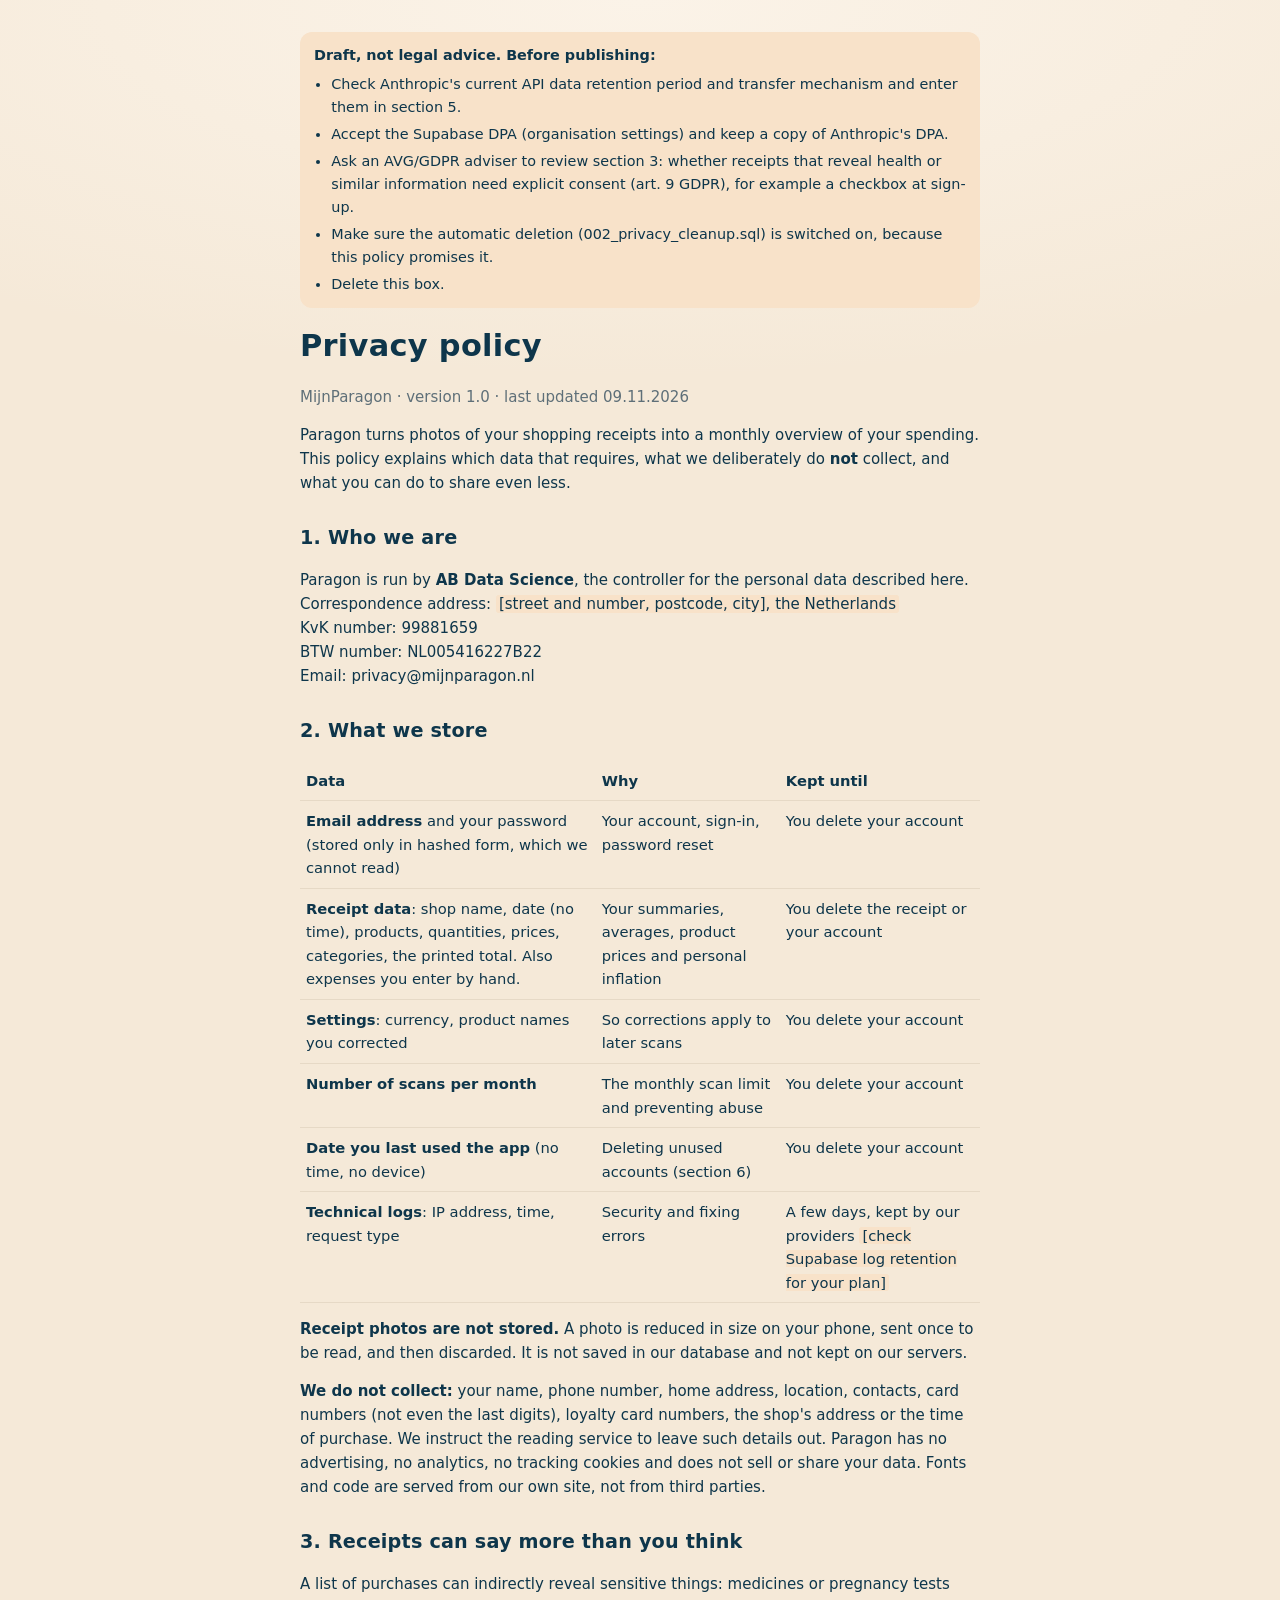
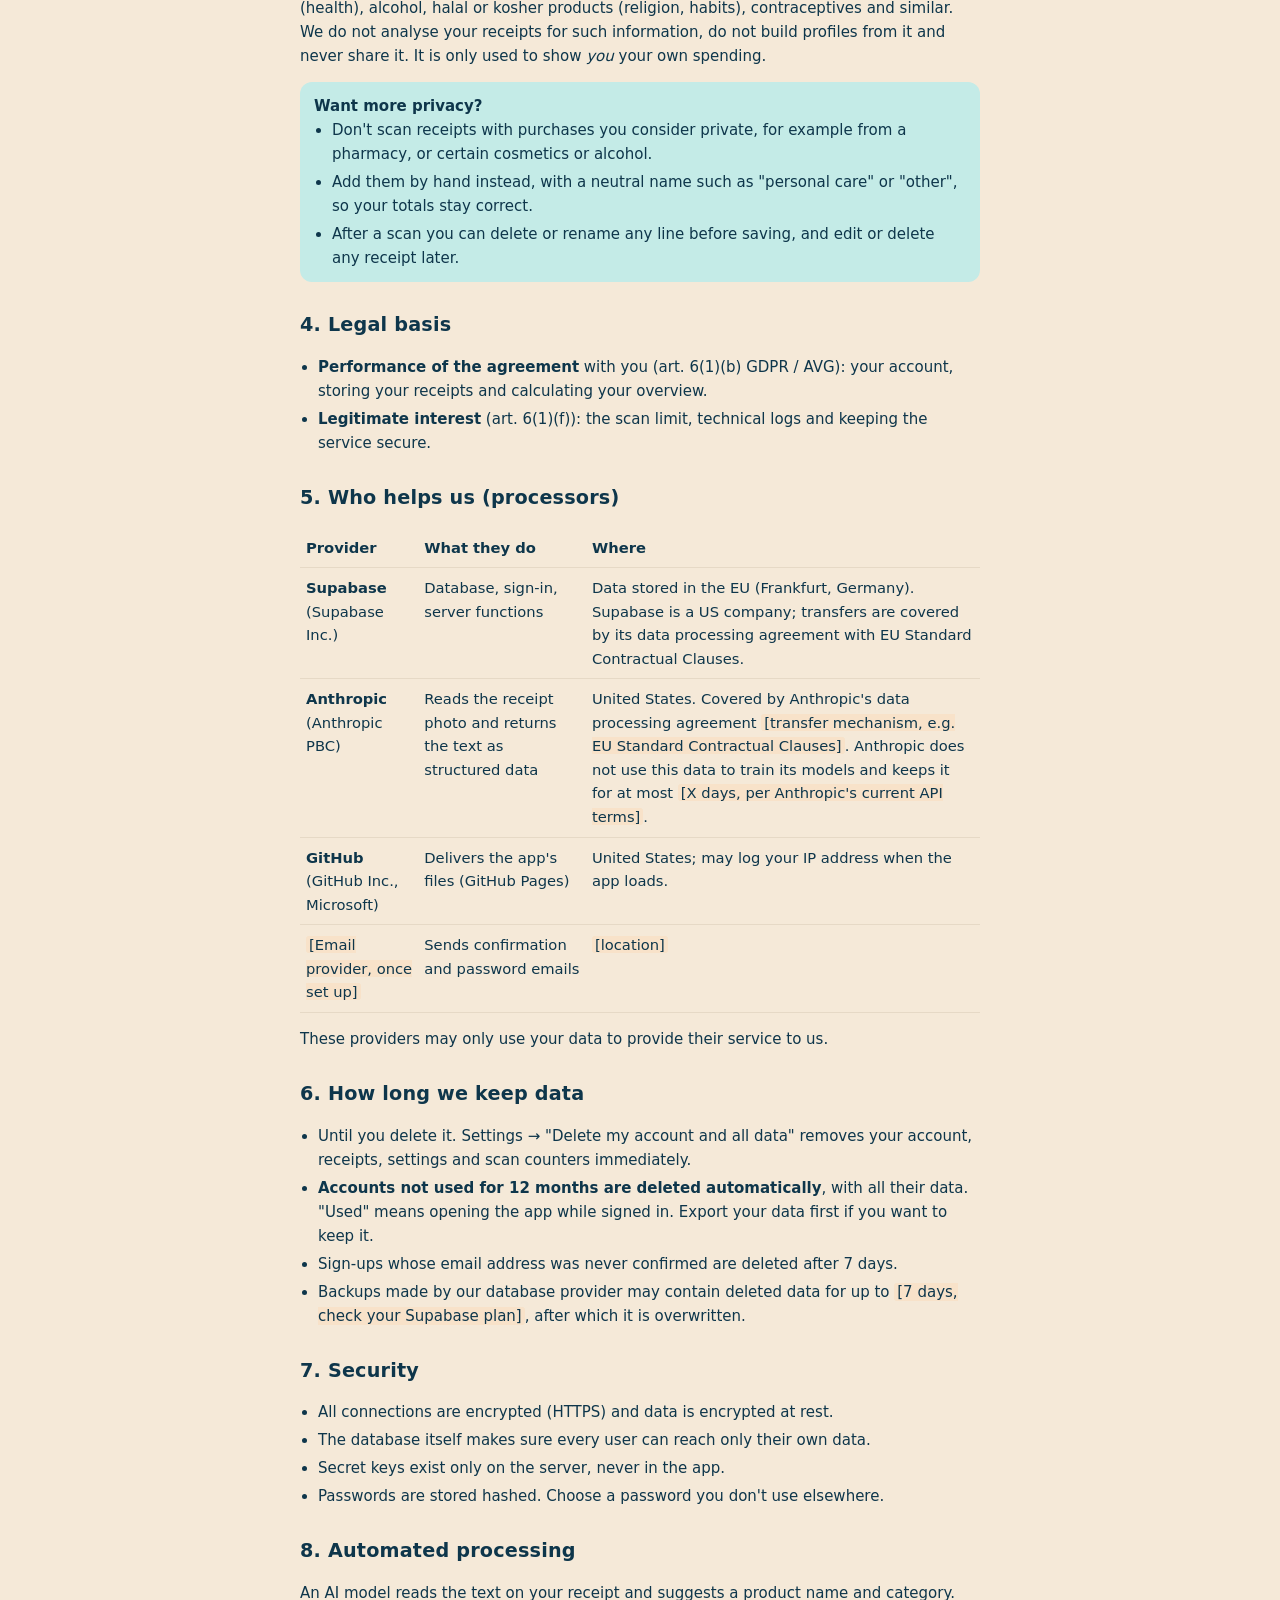
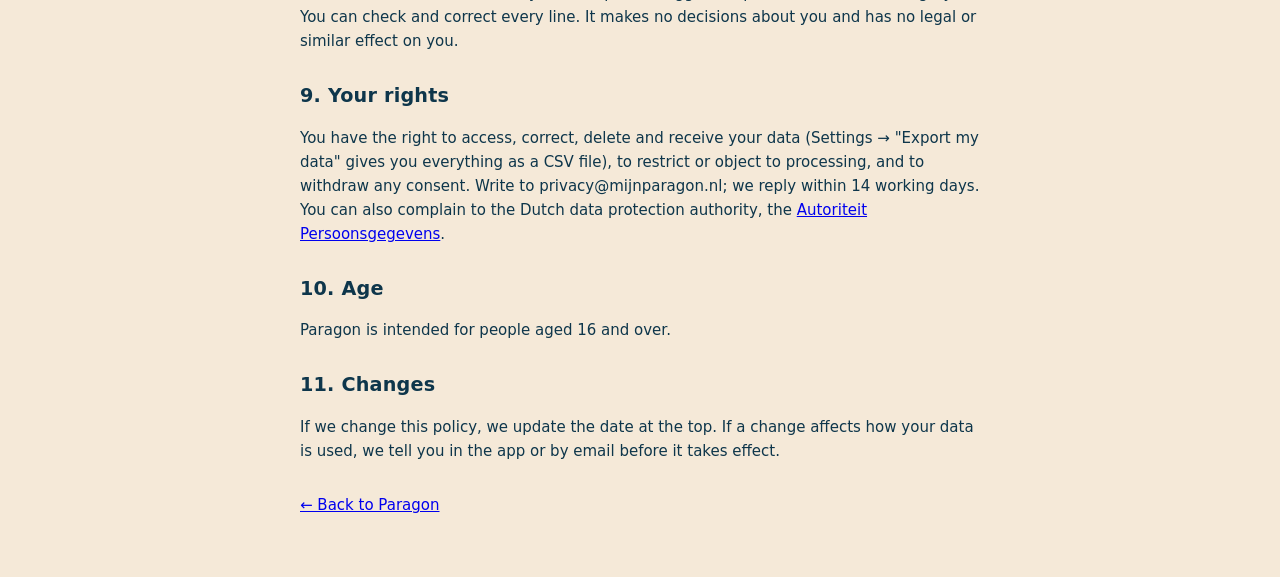
==== commit f6129c69: "Update privacy policy contact information and title" ====
--- a/privacy.html
+++ b/privacy.html
@@ -3,7 +3,7 @@
 <head>
 <meta charset="utf-8">
 <meta name="viewport" content="width=device-width, initial-scale=1">
-<title>Paragon · Privacy policy</title>
+<title>MijnParagon · Privacy policy</title>
 <link rel="icon" type="image/png" href="icons/icon-192.png">
 <link rel="stylesheet" href="styles.css">
 <style>
@@ -35,16 +35,16 @@
   </div>
 
   <h1>Privacy policy</h1>
-  <p class="muted">MijnParagon · version 1.0 · last updated <mark>09.11.2026</mark></p>
+  <p class="muted">MijnParagon · version 1.0 · last updated 09.11.2026</p>
 
   <p>Paragon turns photos of your shopping receipts into a monthly overview of your spending. This policy explains which data that requires, what we deliberately do <b>not</b> collect, and what you can do to share even less.</p>
 
   <h2>1. Who we are</h2>
   <p>Paragon is run by <b>AB Data Science</b>, the controller for the personal data described here.<br>
     Correspondence address: <mark>[street and number, postcode, city], the Netherlands</mark><br>
-    KvK number: <mark>99881659</mark><br>
-    BTW number: <mark>NL005416227B22</mark><br>
-    Email: <mark>privacy@mijnparagon.nl</mark></p>
+    KvK number: 99881659<br>
+    BTW number: NL005416227B22<br>
+    Email: privacy@mijnparagon.nl</p>
 
   <h2>2. What we store</h2>
   <div class="tablewrap"><table>
@@ -111,7 +111,7 @@
   <p>An AI model reads the text on your receipt and suggests a product name and category. You can check and correct every line. It makes no decisions about you and has no legal or similar effect on you.</p>
 
   <h2>9. Your rights</h2>
-  <p>You have the right to access, correct, delete and receive your data (Settings → "Export my data" gives you everything as a CSV file), to restrict or object to processing, and to withdraw any consent. Write to <mark>[privacy@your-domain]</mark>; we reply within one month. You can also complain to the Dutch data protection authority, the <a href="https://autoriteitpersoonsgegevens.nl" target="_blank" rel="noopener">Autoriteit Persoonsgegevens</a>.</p>
+  <p>You have the right to access, correct, delete and receive your data (Settings → "Export my data" gives you everything as a CSV file), to restrict or object to processing, and to withdraw any consent. Write to privacy@mijnparagon.nl; we reply within 14 working days. You can also complain to the Dutch data protection authority, the <a href="https://autoriteitpersoonsgegevens.nl" target="_blank" rel="noopener">Autoriteit Persoonsgegevens</a>.</p>
 
   <h2>10. Age</h2>
   <p>Paragon is intended for people aged 16 and over.</p>
